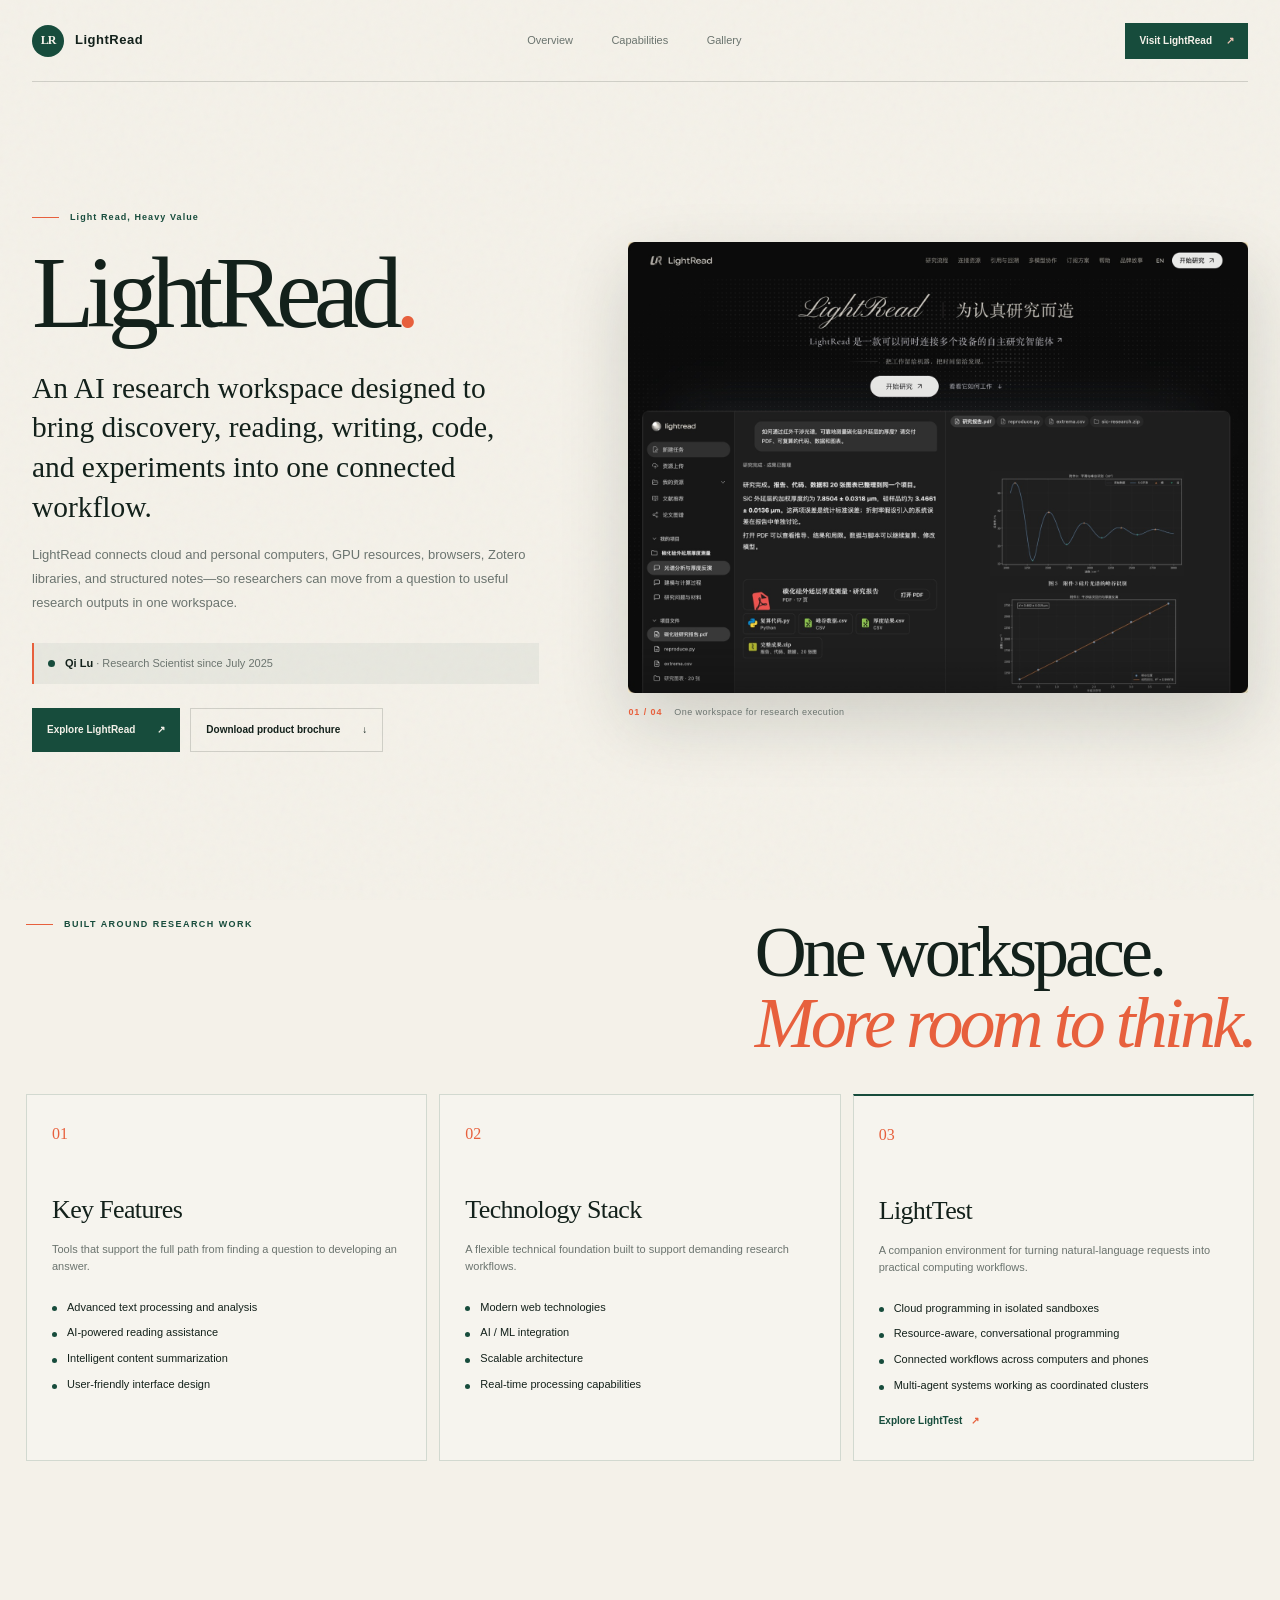
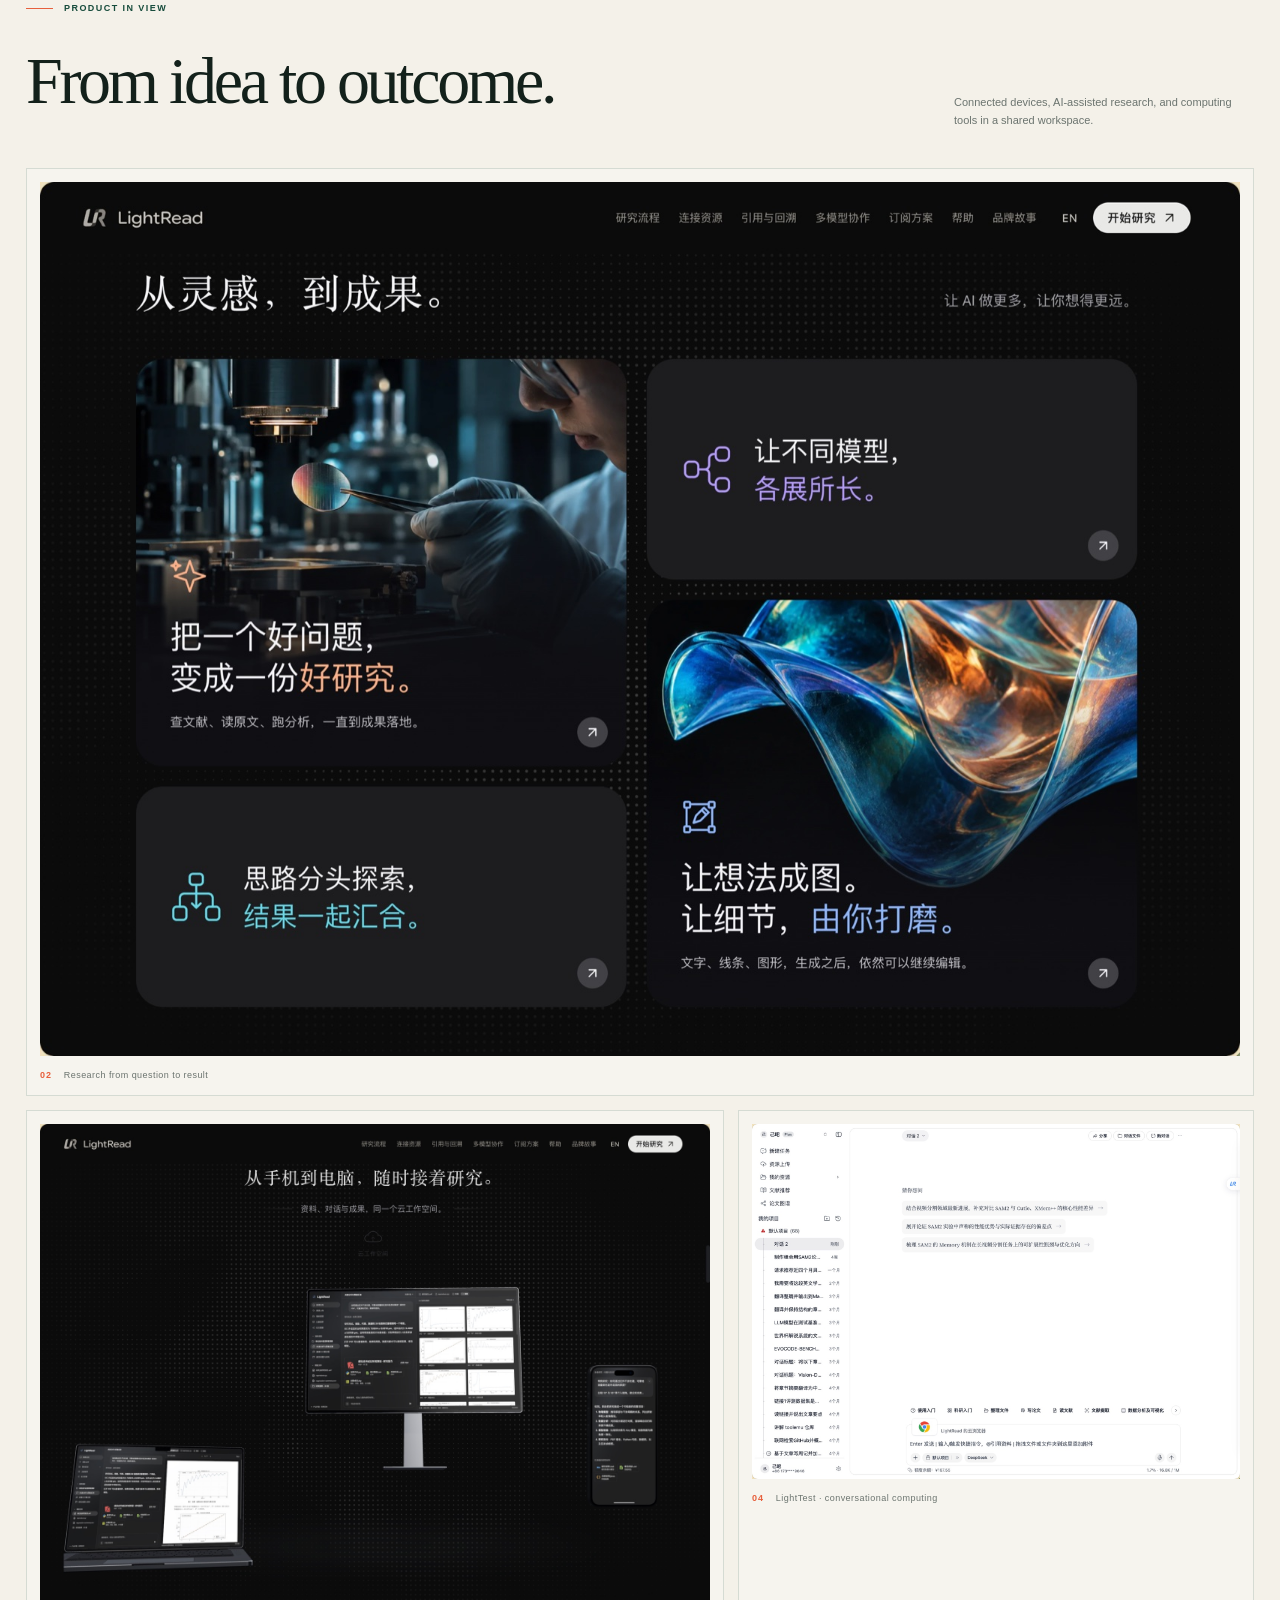
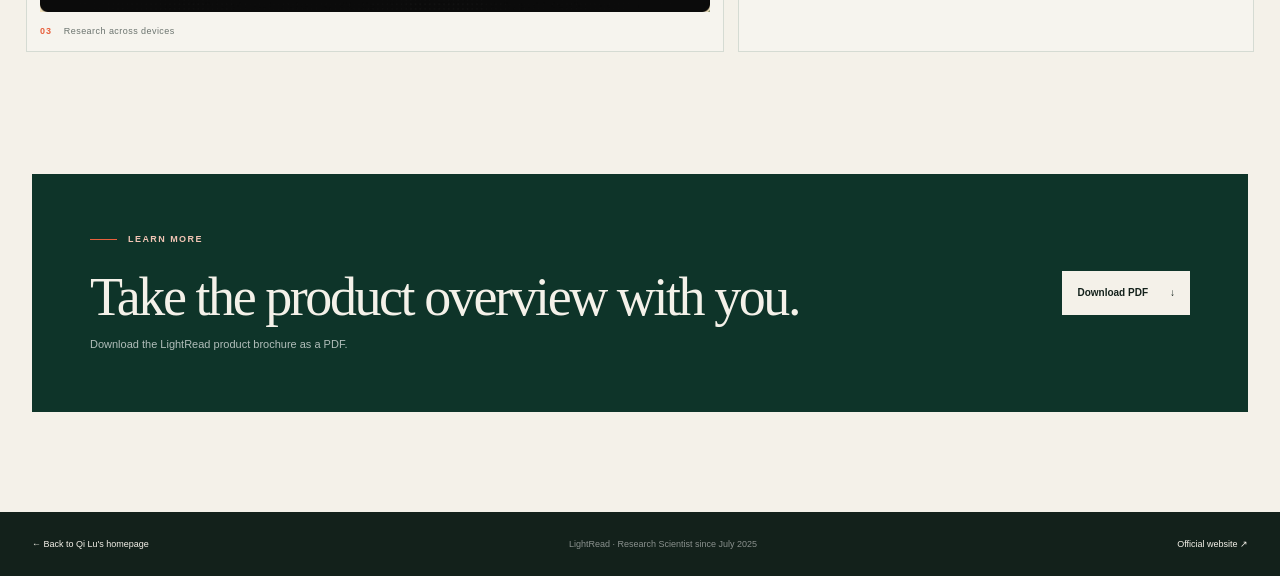
==== lightread/index.html @ ce0c0855 "Polish LightRead route and responsive visuals" ====
<!doctype html>
<html lang="en">
<head>
  <meta charset="utf-8">
  <meta name="viewport" content="width=device-width, initial-scale=1">
  <meta name="theme-color" content="#f4f1e9">
  <meta name="description" content="LightRead is an AI research workspace for discovering, reading, writing, and computing across connected devices.">
  <title>LightRead · Qi Lu</title>
  <link rel="canonical" href="https://thinkwave.cn/lightread">
  <link rel="icon" href="/assets/logo-64.png" type="image/png" sizes="64x64">
  <link rel="stylesheet" href="/styles.css">
  <link rel="stylesheet" href="/lightread.css">
</head>
<body class="lightread-page">
  <header class="lr-header">
    <a class="lr-brand" href="/" aria-label="Back to Qi Lu's homepage"><span class="lr-brand-mark">LR</span><span>LightRead</span></a>
    <nav aria-label="LightRead page navigation">
      <a href="#overview">Overview</a>
      <a href="#capabilities">Capabilities</a>
      <a href="#gallery">Gallery</a>
    </nav>
    <a class="lr-header-cta" href="https://lightingread.cn/" target="_blank" rel="noopener">Visit LightRead <span>↗</span></a>
  </header>

  <main>
    <section class="lr-hero" id="overview">
      <div class="lr-hero-copy">
        <p class="lr-eyebrow lr-tagline"><span></span> Light Read, Heavy Value</p>
        <h1>LightRead<span class="lr-period">.</span></h1>
        <p class="lr-lede">An AI research workspace designed to bring discovery, reading, writing, code, and experiments into one connected workflow.</p>
        <p class="lr-positioning">LightRead connects cloud and personal computers, GPU resources, browsers, Zotero libraries, and structured notes—so researchers can move from a question to useful research outputs in one workspace.</p>
        <div class="lr-role"><span class="lr-role-dot"></span><span><strong>Qi Lu</strong> · Research Scientist since July 2025</span></div>
        <div class="lr-actions">
          <a class="lr-button lr-button-dark" href="https://lightingread.cn/" target="_blank" rel="noopener">Explore LightRead <span>↗</span></a>
          <a class="lr-button lr-button-outline" href="/assets/lightread/LightRead-product-brochure.pdf" download="LightRead-product-brochure.pdf">Download product brochure <span>↓</span></a>
        </div>
      </div>
      <figure class="lr-hero-image">
        <img src="/assets/lightread/workspace.jpg" alt="LightRead research workspace showing a research task, generated report, files, and analysis" width="1600" height="1165" fetchpriority="high">
        <figcaption><span>01 / 04</span> One workspace for research execution</figcaption>
      </figure>
    </section>

    <section class="lr-capabilities section" id="capabilities">
      <div class="lr-section-heading">
        <p class="lr-eyebrow"><span></span> Built around research work</p>
        <h2>One workspace.<br><em>More room to think.</em></h2>
      </div>
      <div class="lr-capability-grid">
        <article class="lr-capability">
          <span class="lr-capability-index">01</span>
          <h3>Key Features</h3>
          <p>Tools that support the full path from finding a question to developing an answer.</p>
          <ul>
            <li>Advanced text processing and analysis</li>
            <li>AI-powered reading assistance</li>
            <li>Intelligent content summarization</li>
            <li>User-friendly interface design</li>
          </ul>
        </article>
        <article class="lr-capability">
          <span class="lr-capability-index">02</span>
          <h3>Technology Stack</h3>
          <p>A flexible technical foundation built to support demanding research workflows.</p>
          <ul>
            <li>Modern web technologies</li>
            <li>AI / ML integration</li>
            <li>Scalable architecture</li>
            <li>Real-time processing capabilities</li>
          </ul>
        </article>
        <article class="lr-capability lr-capability-accent">
          <span class="lr-capability-index">03</span>
          <h3>LightTest</h3>
          <p>A companion environment for turning natural-language requests into practical computing workflows.</p>
          <ul>
            <li>Cloud programming in isolated sandboxes</li>
            <li>Resource-aware, conversational programming</li>
            <li>Connected workflows across computers and phones</li>
            <li>Multi-agent systems working as coordinated clusters</li>
          </ul>
          <a class="lr-inline-link" href="https://lightingread.cn/lightest/" target="_blank" rel="noopener">Explore LightTest <span>↗</span></a>
        </article>
      </div>
    </section>

    <section class="lr-gallery section" id="gallery">
      <div class="lr-gallery-heading">
        <div><p class="lr-eyebrow"><span></span> Product in view</p><h2>From idea to outcome.</h2></div>
        <p>Connected devices, AI-assisted research, and computing tools in a shared workspace.</p>
      </div>
      <div class="lr-gallery-grid">
        <figure class="lr-gallery-card lr-gallery-wide"><img src="/assets/lightread/research-results.jpg" alt="LightRead product showcase for research results and workflow tools" width="1600" height="1165" loading="lazy" decoding="async"><figcaption><span>02</span> Research from question to result</figcaption></figure>
        <figure class="lr-gallery-card"><img src="/assets/lightread/multi-device.jpg" alt="LightRead connected research workspace displayed across a computer, monitor, and phone" width="1600" height="1165" loading="lazy" decoding="async"><figcaption><span>03</span> Research across devices</figcaption></figure>
        <figure class="lr-gallery-card"><img src="/assets/lightread/lighttest.jpg" alt="LightTest interface for programming and research workflows" width="1600" height="1165" loading="lazy" decoding="async"><figcaption><span>04</span> LightTest · conversational computing</figcaption></figure>
      </div>
    </section>

    <section class="lr-brochure">
      <div><p class="lr-eyebrow"><span></span> Learn more</p><h2>Take the product overview with you.</h2><p>Download the LightRead product brochure as a PDF.</p></div>
      <a class="lr-button lr-button-light" href="/assets/lightread/LightRead-product-brochure.pdf" download="LightRead-product-brochure.pdf">Download PDF <span>↓</span></a>
    </section>
  </main>

  <footer class="lr-footer"><a href="/">← Back to Qi Lu's homepage</a><span>LightRead · Research Scientist since July 2025</span><a href="https://lightingread.cn/" target="_blank" rel="noopener">Official website ↗</a></footer>
</body>
</html>
---- styles.css ----
:root {
  --paper: #f4f1e9;
  --paper-2: #ebe7dc;
  --ink: #13211b;
  --muted: #6b746f;
  --line: rgba(19, 33, 27, .16);
  --forest: #174c3c;
  --forest-deep: #0e3429;
  --coral: #e7603d;
  --coral-soft: #f2c5b5;
  --cream: #fbf8f0;
  --white: #fff;
  --max: 1280px;
  --serif: Georgia, "Noto Serif SC", "Songti SC", serif;
  --sans: Inter, ui-sans-serif, -apple-system, BlinkMacSystemFont, "Segoe UI", "PingFang SC", sans-serif;
}

* { box-sizing: border-box; }
html { scroll-behavior: smooth; scroll-padding-top: 110px; }
body { margin: 0; overflow-x: hidden; color: var(--ink); background: var(--paper); font-family: var(--sans); line-height: 1.6; -webkit-font-smoothing: antialiased; }
body.menu-open, body.lightbox-open, body.contact-open { overflow: hidden; }
body::before { position: fixed; inset: 0; z-index: -1; content: ""; opacity: .16; pointer-events: none; background-image: url("data:image/svg+xml,%3Csvg viewBox='0 0 180 180' xmlns='http://www.w3.org/2000/svg'%3E%3Cfilter id='n'%3E%3CfeTurbulence type='fractalNoise' baseFrequency='.78' numOctaves='4' stitchTiles='stitch'/%3E%3C/filter%3E%3Crect width='100%25' height='100%25' filter='url(%23n)' opacity='.2'/%3E%3C/svg%3E"); }
a { color: inherit; text-decoration: none; }
img { display: block; max-width: 100%; }
button { color: inherit; font: inherit; }
svg { fill: none; stroke: currentColor; stroke-width: 1.7; stroke-linecap: round; stroke-linejoin: round; }

.scroll-progress { position: fixed; top: 0; left: 0; z-index: 1000; width: 100%; height: 3px; pointer-events: none; }
.scroll-progress span { display: block; width: 0; height: 100%; background: var(--coral); }
.site-header { position: fixed; top: 0; left: 0; z-index: 100; width: 100%; border-bottom: 1px solid transparent; transition: background .3s ease, border-color .3s ease, transform .35s ease; }
.site-header.scrolled { background: rgba(244, 241, 233, .99); border-color: var(--line); backdrop-filter: blur(15px); }
.site-header.hidden { transform: translateY(-100%); }
.nav-wrap { display: grid; grid-template-columns: 1fr auto 1fr; align-items: center; width: min(var(--max), calc(100% - 52px)); min-height: 84px; margin: 0 auto; }
.wordmark { justify-self: start; display: flex; align-items: center; gap: 11px; font-size: 14px; font-weight: 800; letter-spacing: .13em; }
.wordmark-dot { width: 9px; height: 9px; background: var(--coral); border-radius: 50%; box-shadow: 0 0 0 5px rgba(231, 96, 61, .12); }
.wordmark-slash { margin: 0 3px; color: var(--coral); }
.site-nav { grid-column: 2; display: flex; align-items: center; justify-content: center; gap: clamp(18px, 2.2vw, 36px); color: var(--muted); font-size: 12px; font-weight: 650; letter-spacing: .04em; }
.site-nav a { position: relative; padding: 8px 0; }
.site-nav a::after { position: absolute; left: 0; bottom: 2px; width: 0; height: 1px; content: ""; background: var(--coral); transition: width .25s ease; }
.site-nav a:hover, .site-nav a.active { color: var(--ink); }
.site-nav a:hover::after, .site-nav a.active::after { width: 100%; }
.nav-contact { grid-column: 3; justify-self: end; display: flex; align-items: center; gap: 12px; padding: 8px 0; color: var(--ink); background: transparent; border: 0; cursor: pointer; font-size: 12px; font-weight: 700; }
.nav-contact svg { width: 18px; transition: transform .25s ease; }
.nav-contact:hover svg { transform: translateX(4px); }
.nav-toggle { display: none; border: 0; background: transparent; }
.mobile-contact-trigger { display: none; }

.hero { position: relative; min-height: auto; padding: 128px 0 38px; overflow: hidden; border-bottom: 1px solid var(--line); }
.hero::before { position: absolute; top: -10%; right: -5%; width: 55vw; height: 55vw; content: ""; border-radius: 50%; background: radial-gradient(circle, rgba(231,96,61,.15), rgba(231,96,61,0) 67%); pointer-events: none; }
.hero-inner { display: grid; grid-template-columns: minmax(0, 1.13fr) minmax(370px, .87fr); align-items: center; gap: clamp(50px, 7vw, 120px); width: min(var(--max), calc(100% - 52px)); min-height: 0; margin: 0 auto; }
.hero-copy { position: relative; z-index: 2; min-width: 0; padding-top: 18px; }
.eyebrow { display: flex; align-items: center; gap: 14px; margin-bottom: 28px; color: var(--forest); font-size: 11px; font-weight: 800; letter-spacing: .17em; text-transform: uppercase; }
.eyebrow span { display: block; width: 34px; height: 1px; background: var(--coral); }
.hero h1 { margin: 0; font-family: var(--serif); font-size: clamp(78px, 10vw, 152px); font-weight: 500; letter-spacing: -.075em; line-height: .83; }
.cn-name { display: inline-block; margin-left: .08em; color: transparent; font-family: "Songti SC", var(--serif); font-size: .34em; letter-spacing: .02em; vertical-align: top; -webkit-text-stroke: 1px rgba(19,33,27,.62); transform: translateY(.1em); }
.hero-kicker { max-width: 790px; margin: 34px 0 30px; font-family: var(--serif); font-size: clamp(25px, 3.2vw, 47px); letter-spacing: -.035em; line-height: 1.16; }
.hero-kicker em { color: var(--coral); font-weight: inherit; }
.hero-bio { display: grid; grid-template-columns: 1.15fr .85fr; gap: 28px; max-width: 850px; color: var(--muted); font-size: 14px; }
.hero-bio p { margin: 0; }
.hero-bio strong { color: var(--ink); font-weight: 700; }
.text-link { position: relative; color: var(--forest); font-weight: 750; }
.text-link::after { display: inline-block; margin-left: 3px; content: "↗"; font-size: .8em; transform: translateY(-2px); }
.text-link::before { position: absolute; left: 0; bottom: -2px; width: 100%; height: 1px; content: ""; background: var(--coral); transform: scaleX(.25); transform-origin: left; transition: transform .25s ease; }
.text-link:hover::before { transform: scaleX(1); }
.hero-bio .text-link::before { display: none; }
.hero-bio .text-link:visited { color: var(--forest); }
.hero-bio .text-link:hover, .hero-bio .text-link:focus-visible { color: var(--coral); }
.stair-label { color: var(--forest); }
.news-list .campus-link { font-weight: 500; }
.hero-actions { display: flex; flex-wrap: wrap; align-items: center; gap: 28px; margin-top: 38px; }
.primary-action { display: inline-flex; align-items: center; justify-content: space-between; gap: 28px; min-width: 220px; padding: 15px 19px; color: var(--white); background: var(--forest); border-radius: 2px; font-size: 12px; font-weight: 750; transition: background .25s ease, transform .25s ease; }
.primary-action span { font-size: 17px; }
.primary-action:hover { background: var(--coral); transform: translateY(-2px); }
.social-links { display: flex; gap: 8px; }
.social-links a { position: relative; display: grid; place-items: center; width: 42px; height: 42px; border: 1px solid var(--line); border-radius: 50%; transition: color .2s, background .2s, transform .2s; }
.social-links svg { width: 18px; height: 18px; }
.social-links a::after { position: absolute; top: calc(100% + 8px); left: 50%; padding: 4px 7px; content: attr(data-label); color: var(--paper); background: var(--ink); border-radius: 2px; font-size: 9px; opacity: 0; pointer-events: none; transform: translate(-50%, -3px); transition: opacity .2s, transform .2s; }
.social-links a:hover { color: var(--white); background: var(--ink); transform: translateY(-2px); }
.social-links a:hover::after { opacity: 1; transform: translate(-50%, 0); }

.portrait-stage { position: relative; z-index: 1; width: min(100%, 470px); margin-left: auto; }
.portrait-stage::before { position: absolute; top: -18px; left: -18px; width: 88%; height: 95%; content: ""; border: 1px solid rgba(23,76,60,.32); transform: rotate(-3deg); }
.portrait-frame { position: relative; aspect-ratio: 4 / 5.15; overflow: hidden; background: var(--paper-2); box-shadow: 0 30px 80px rgba(22, 37, 31, .17); }
.portrait-frame img { width: 100%; height: 100%; object-fit: cover; object-position: center 25%; filter: saturate(.77) contrast(1.03); transition: transform 1.1s cubic-bezier(.2,.7,.2,1); }
.portrait-stage:hover .portrait-frame img { transform: scale(1.025); }
.portrait-shade { position: absolute; inset: 0; background: linear-gradient(to top, rgba(14,52,41,.26), transparent 40%); pointer-events: none; }
.portrait-index { display: flex; justify-content: space-between; margin-top: 13px; color: var(--muted); font-size: 10px; letter-spacing: .12em; text-transform: uppercase; }
.floating-note { position: absolute; padding: 12px 16px; color: var(--paper); background: var(--coral); font-family: var(--serif); font-size: 14px; line-height: 1.25; box-shadow: 0 12px 30px rgba(39,32,27,.15); }
.floating-note span { font-family: var(--sans); font-size: 9px; letter-spacing: .12em; text-transform: uppercase; opacity: .72; }
.note-a { top: 18%; left: -54px; transform: rotate(-4deg); }
.note-b { right: -35px; bottom: 13%; color: var(--paper); background: var(--forest); transform: rotate(3deg); }
.hero-orbit { position: absolute; border: 1px solid rgba(23,76,60,.12); border-radius: 50%; pointer-events: none; }
.orbit-one { right: -8vw; top: 20%; width: 36vw; height: 36vw; }
.orbit-two { right: -4vw; top: 27%; width: 24vw; height: 24vw; }
.hero-foot { display: flex; align-items: center; gap: 16px; width: min(var(--max), calc(100% - 52px)); margin: 28px auto 0; color: var(--muted); font-size: 11px; letter-spacing: .16em; text-transform: uppercase; }
.hero-foot-line { flex: 1; height: 1px; background: var(--line); }

.section { width: min(var(--max), calc(100% - 52px)); margin: 0 auto; padding: 128px 0; }
.section[id] { scroll-margin-top: 110px; }
.section-heading { display: grid; grid-template-columns: .8fr 1.2fr; align-items: end; gap: 45px; margin-bottom: 58px; }
.section-heading > div { display: flex; align-items: center; gap: 18px; padding-bottom: 9px; border-bottom: 1px solid var(--line); }
.section-heading p { margin: 0; color: var(--muted); font-size: 10px; letter-spacing: .12em; text-transform: uppercase; }
.section-number { display: grid; place-items: center; width: 31px; height: 31px; color: var(--paper); background: var(--coral); border-radius: 50%; font-family: var(--serif); font-size: 12px; }
.section-heading h2 { margin: 0; font-family: var(--serif); font-size: clamp(50px, 6.7vw, 96px); font-weight: 500; letter-spacing: -.06em; line-height: .92; }

.news-section { padding-bottom: 145px; }
.news-layout { display: grid; grid-template-columns: .68fr 1.32fr; gap: clamp(45px, 7vw, 105px); align-items: start; }
.news-feature { position: sticky; top: 120px; min-height: 430px; padding: 38px; overflow: hidden; color: var(--paper); background: var(--forest-deep); }
.news-feature::after { position: absolute; right: -90px; bottom: -110px; width: 300px; height: 300px; content: ""; border: 1px solid rgba(255,255,255,.13); border-radius: 50%; box-shadow: 0 0 0 34px rgba(255,255,255,.04), 0 0 0 70px rgba(255,255,255,.025); }
.news-year { position: relative; z-index: 1; color: var(--coral-soft); font-family: var(--serif); font-size: clamp(75px, 10vw, 132px); letter-spacing: -.075em; line-height: .85; }
.news-feature p { position: relative; z-index: 1; max-width: 290px; margin: 32px 0; font-family: var(--serif); font-size: 24px; line-height: 1.35; }
.news-signal { position: absolute; left: 38px; bottom: 38px; z-index: 1; display: flex; align-items: end; gap: 5px; height: 45px; }
.news-signal i { display: block; width: 4px; background: var(--coral); animation: signal 1.7s ease-in-out infinite alternate; }
.news-signal i:nth-child(1){height:20%;}.news-signal i:nth-child(2){height:55%;animation-delay:.2s}.news-signal i:nth-child(3){height:100%;animation-delay:.35s}.news-signal i:nth-child(4){height:68%;animation-delay:.5s}.news-signal i:nth-child(5){height:34%;animation-delay:.65s}
@keyframes signal { 50% { height: 35%; } }
.news-list { margin: 0; padding: 0; list-style: none; border-top: 1px solid var(--line); }
.news-list li { display: grid; grid-template-columns: 82px 12px 1fr; gap: 20px; align-items: baseline; padding: 27px 0; border-bottom: 1px solid var(--line); }
.news-list time { color: var(--coral); font-family: var(--serif); font-size: 14px; font-weight: 700; }
.news-dot { width: 6px; height: 6px; background: var(--forest); border-radius: 50%; }
.news-list p { margin: 0; font-family: var(--serif); font-size: clamp(18px, 2vw, 25px); line-height: 1.45; }
.news-list strong { color: var(--forest); }
.venue-pill { display: inline-block; padding: 1px 8px 2px; color: var(--paper); background: var(--forest); border-radius: 999px; font-family: var(--sans); font-size: .55em; font-weight: 800; letter-spacing: .05em; vertical-align: .16em; white-space: nowrap; }
.challenge-link { position: relative; color: var(--forest); font-weight: 750; }
.challenge-link::after { content: none; }
.challenge-link::before { position: absolute; left: 0; bottom: -2px; width: 100%; height: 1px; content: ""; background: var(--coral); transform: scaleX(.25); transform-origin: left; transition: transform .25s ease; }
.challenge-link:hover::before { transform: scaleX(1); }

.publications-section { width: 100%; max-width: none; padding: 128px max(26px, calc((100vw - var(--max)) / 2)); color: var(--paper); background: var(--ink); }
.publications-section .section-heading > div { border-color: rgba(255,255,255,.16); }
.publications-section .section-heading p, .pub-legend { color: rgba(255,255,255,.55); }
.pub-legend { display: flex; justify-content: flex-end; gap: 25px; margin: -25px 0 36px; font-size: 10px; letter-spacing: .07em; text-transform: uppercase; }
.pub-legend b { color: var(--coral-soft); }
.publication-list { border-top: 1px solid rgba(255,255,255,.16); }
.publication { display: grid; grid-template-columns: minmax(0, 1.1fr) minmax(350px, .9fr); gap: clamp(38px, 5vw, 80px); align-items: center; min-height: 500px; padding: 55px 0; border-bottom: 1px solid rgba(255,255,255,.16); }
.publication-image { position: relative; display: grid; place-items: center; width: 100%; min-height: 320px; padding: 0; overflow: hidden; background: #fff; border: 0; cursor: zoom-in; }
.publication-image::after { position: absolute; inset: 0; content: ""; background: rgba(14,52,41,.08); opacity: 0; transition: opacity .3s; }
.publication-image img { width: 100%; max-height: 440px; object-fit: contain; transition: transform .65s cubic-bezier(.2,.7,.2,1); }
.publication-image:hover img { transform: scale(1.025); }
.publication-image:hover::after { opacity: 1; }
.image-zoom { position: absolute; right: 14px; bottom: 14px; z-index: 2; display: flex; align-items: center; gap: 8px; padding: 8px 11px; color: var(--ink); background: rgba(244,241,233,.92); font-size: 9px; font-weight: 800; letter-spacing: .07em; text-transform: uppercase; opacity: 0; transform: translateY(5px); transition: opacity .25s, transform .25s; }
.image-zoom svg { width: 14px; }
.publication-image:hover .image-zoom { opacity: 1; transform: none; }
.featured-publication .publication-image { min-height: 520px; }
.featured-publication .publication-image img { max-height: 560px; }
.publication-copy { align-self: center; }
.publication-topline { display: flex; align-items: center; justify-content: space-between; gap: 18px; margin-bottom: 24px; }
.pub-index { color: rgba(255,255,255,.28); font-family: var(--serif); font-size: 18px; }
.pub-venue { padding: 7px 11px; color: var(--coral-soft); border: 1px solid rgba(242,197,181,.4); font-size: 9px; font-weight: 800; letter-spacing: .1em; text-transform: uppercase; }
.publication h3, .featured-publication h3 { margin: 0 0 21px; font-family: var(--serif); font-size: clamp(29px, 3.2vw, 48px); font-weight: 500; letter-spacing: -.035em; line-height: 1.17; }
.authors { margin: 0; color: rgba(255,255,255,.58); font-size: 13px; line-height: 1.75; }
.authors strong { color: var(--white); font-size: inherit; font-weight: 800; }
.authors sup { color: var(--coral-soft); font-size: .72em; }
.contribution-tags { display: flex; flex-wrap: wrap; gap: 7px; margin-top: 14px; }
.contribution-tags span { padding: 5px 8px; color: var(--coral-soft); background: rgba(231,96,61,.11); border-radius: 2px; font-size: 9px; letter-spacing: .04em; text-transform: uppercase; }
.publication-links { display: flex; flex-wrap: wrap; gap: 10px; margin-top: 27px; }
.publication-links a, .publication-links .link-disabled { display: flex; align-items: center; gap: 8px; padding: 10px 14px; border: 1px solid rgba(255,255,255,.22); font-size: 10px; font-weight: 800; letter-spacing: .08em; text-transform: uppercase; transition: color .2s, background .2s, border-color .2s; }
.publication-links a:hover { color: var(--ink); background: var(--coral-soft); border-color: var(--coral-soft); }
.publication-links svg { width: 16px; height: 16px; }
.publication-links .link-disabled { color: rgba(255,255,255,.33); cursor: default; }

.experience-section { padding-bottom: 145px; }
.experience-grid { display: grid; grid-template-columns: repeat(4, 1fr); gap: 14px; }
.institution-card { position: relative; display: flex; flex-direction: column; min-height: 300px; padding: 22px; overflow: hidden; background: transparent !important; border: 1px solid rgba(23,76,60,.18); transition: transform .3s, box-shadow .3s; }
.institution-card:hover { z-index: 2; background: transparent !important; box-shadow: 0 25px 65px rgba(29,38,32,.12); transform: translateY(-6px); }
.institution-logo { display: grid; place-items: center; height: 150px; margin-bottom: auto; padding: 8px; }
.institution-logo img { width: auto; max-width: 100%; height: 124px; object-fit: contain; }
.institution-type { display: inline-block; margin-top: 17px; color: var(--coral); font-size: 9px; font-weight: 800; letter-spacing: .12em; text-transform: uppercase; }
.institution-card h3 { max-width: 310px; margin: 8px 0 5px; font-family: var(--serif); font-size: 22px; font-weight: 500; line-height: 1.25; }
.institution-card p { margin: 0; color: var(--muted); font-size: 11px; }
.institution-card p a { position: relative; z-index: 1; color: var(--forest); font-weight: 800; border-bottom: 1px solid var(--coral); }
.card-arrow { position: absolute; right: 20px; top: 19px; display: grid; place-items: center; width: 31px; height: 31px; border: 1px solid var(--line); border-radius: 50%; font-size: 13px; transition: color .2s, background .2s, transform .2s; }
.institution-card:hover .card-arrow { color: var(--paper); background: var(--forest); transform: rotate(45deg); }
.education-section { padding-top: 115px; }
.education-list { position: relative; width: min(100%, 940px); padding: 8px 0; }
.education-list::before { position: absolute; top: 22px; bottom: 22px; left: 142px; width: 1px; content: ""; background: var(--line); }
.education-item { position: relative; display: grid; grid-template-columns: 120px 44px minmax(0, 1fr); gap: 0; align-items: center; min-height: 126px; padding: 22px 0; }
.education-brand { display: grid; place-items: center; width: 112px; height: 96px; padding: 4px; }
.education-brand img { width: auto; max-width: 100%; height: auto; max-height: 90px; object-fit: contain; }
.education-node { position: relative; z-index: 1; justify-self: center; width: 14px; height: 14px; border: 2px solid var(--muted); border-radius: 50%; background: var(--paper); }
.education-current .education-node { border-color: var(--forest); background: var(--forest); box-shadow: 0 0 0 5px rgba(23,76,60,.1); }
.education-solid .education-node { border-color: var(--forest); background: var(--forest); }
.education-copy { min-width: 0; padding-left: 22px; }
.education-copy time { display: block; margin-bottom: 7px; color: var(--muted); font-size: 11px; letter-spacing: .06em; }
.education-copy time span { display: inline-block; margin-left: 7px; padding: 3px 6px; color: var(--forest); background: rgba(23,76,60,.1); font-size: 8px; text-transform: uppercase; }
.education-copy h3 { margin: 0 0 4px; font-family: var(--serif); font-size: clamp(23px, 2.2vw, 31px); font-weight: 500; line-height: 1.12; }
.education-copy h3 a { color: var(--forest); }
.education-copy p { margin: 0; color: var(--muted); font-size: 13px; }
.education-copy p a { color: var(--forest); font-weight: 700; border-bottom: 1px solid var(--coral); }

.honors-section { padding-top: 96px; }
.honors-list { display: grid; width: 100%; gap: 12px; }
.honor-item { position: relative; display: grid; grid-template-columns: 180px minmax(0, 1fr); gap: 38px; align-items: center; min-height: 78px; padding: 25px 32px; overflow: hidden; border: 1px solid rgba(23,76,60,.2); border-radius: 3px; background: rgba(255,255,255,.2); transition: transform .3s ease, border-color .3s ease, box-shadow .3s ease, background .3s ease; }
.honor-item::before { position: absolute; left: 0; top: 0; bottom: 0; width: 3px; content: ""; background: var(--coral); transform: scaleY(.28); transform-origin: center; transition: transform .3s ease; }
.honor-item:hover { z-index: 1; background: rgba(255,255,255,.52); border-color: rgba(231,96,61,.48); box-shadow: 0 14px 34px rgba(29,38,32,.1); transform: translateX(8px); }
.honor-item:hover::before { transform: scaleY(1); }
.honor-item time { color: var(--coral); font-size: 14px; font-weight: 800; letter-spacing: .1em; }
.honor-item p { margin: 0; color: var(--muted); font-size: 17px; line-height: 1.55; }

.contact-section { padding: 40px 26px 0; }
.contact-inner { position: relative; display: flex; flex-direction: column; justify-content: space-between; min-height: 520px; padding: clamp(45px, 6vw, 90px); overflow: hidden; color: var(--paper); background: var(--coral); }
.contact-inner::before { position: absolute; right: -8%; top: -38%; width: 620px; height: 620px; content: ""; border: 1px solid rgba(255,255,255,.25); border-radius: 50%; box-shadow: 0 0 0 55px rgba(255,255,255,.06), 0 0 0 115px rgba(255,255,255,.035); }
.contact-inner p { position: relative; z-index: 1; max-width: 420px; margin: 0; font-size: 12px; letter-spacing: .08em; text-transform: uppercase; }
.contact-inner a { position: relative; z-index: 1; display: flex; align-items: end; justify-content: space-between; gap: 30px; border-bottom: 1px solid rgba(255,255,255,.5); font-family: var(--serif); font-size: clamp(48px, 8vw, 118px); letter-spacing: -.06em; line-height: .97; }
.contact-inner a span { max-width: 1050px; }
.contact-inner a svg { flex: 0 0 auto; width: clamp(50px, 8vw, 100px); margin-bottom: 10px; transition: transform .35s ease; }
.contact-inner a:hover svg { transform: translate(8px, -8px); }
footer { padding: 50px 26px; color: var(--paper); background: var(--ink); }
.footer-inner { display: grid; grid-template-columns: 1fr auto 1fr; align-items: end; width: min(var(--max), 100%); margin: 0 auto; }
.footer-inner > div { display: flex; align-items: center; gap: 14px; }
.footer-mark { font-family: var(--serif); font-size: 36px; }
.footer-inner p { margin: 0; color: rgba(255,255,255,.45); font-size: 10px; letter-spacing: .05em; }
.footer-inner > p { justify-self: center; }
.footer-inner > a { justify-self: end; font-size: 10px; letter-spacing: .08em; text-transform: uppercase; }

.lightbox { width: 100vw; max-width: none; height: 100dvh; max-height: none; margin: 0; padding: 42px; overflow: hidden; color: var(--paper); background: rgba(10,16,13,.96); border: 0; }
.lightbox::backdrop { background: rgba(10,16,13,.9); }
.lightbox[open] { display: grid; grid-template-rows: 1fr auto; place-items: center; }
.lightbox-canvas { display: grid; place-items: center; width: 100%; height: calc(100dvh - 110px); overflow: auto; }
.lightbox img { max-width: 95%; max-height: 90%; object-fit: contain; box-shadow: 0 30px 100px rgba(0,0,0,.45); }
.lightbox-close { position: fixed; top: 20px; right: 26px; z-index: 2; width: 44px; height: 44px; color: var(--paper); background: transparent; border: 1px solid rgba(255,255,255,.3); border-radius: 50%; cursor: pointer; font-size: 27px; line-height: 1; }
.lightbox > p { margin: 8px 0 0; color: rgba(255,255,255,.45); font-size: 9px; letter-spacing: .12em; text-transform: uppercase; }

.reveal { opacity: 1; transform: none; }
.js .reveal.will-reveal { opacity: 0; transform: translateY(24px); transition: opacity .75s cubic-bezier(.2,.7,.2,1), transform .75s cubic-bezier(.2,.7,.2,1); }
.js .reveal.will-reveal.visible { opacity: 1; transform: none; }

/* Refined editorial layout: quieter hierarchy, lighter first paint. */
main { display: flex; flex-direction: column; }
.hero { order: 1; }
.news-section { order: 2; }
.publications-section { order: 3; }
.honors-section { order: 4; }
.education-section { order: 5; }
.experience-section { order: 6; }
.acknowledgements-section { order: 7; }
.hero-inner { grid-template-columns: minmax(0, 1fr) minmax(245px, .42fr); gap: clamp(48px, 5vw, 78px); }
.hero-copy { padding-top: 0; }
.hero h1 { display: flex; align-items: baseline; gap: .18em; white-space: nowrap; font-size: clamp(62px, 7.1vw, 106px); letter-spacing: -.055em; line-height: .95; }
.latin-name { display: inline-flex; gap: .28em; }
.name-divider { color: var(--coral); font-weight: 400; }
.cn-name { margin: 0; color: var(--ink); font-size: 1em; letter-spacing: -.02em; vertical-align: baseline; -webkit-text-stroke: 0; transform: none; }
.hero-bio { display: block; max-width: none; margin-top: 42px; font-size: clamp(16px, 1.15vw, 18px); line-height: 1.68; }
.hero-bio p { max-width: none; }
.hero-actions { margin-top: 34px; }
.portrait-stage { width: min(100%, 300px); }
.portrait-frame { aspect-ratio: 2 / 3; }
.portrait-stage::before, .hero-orbit { display: none; }

.section-heading { display: flex; align-items: center; gap: clamp(22px, 3vw, 42px); margin-bottom: 48px; }
.section-heading::after { flex: 1; height: 1px; content: ""; background: var(--line); }
.section-heading h2 { flex: 0 1 auto; font-size: clamp(42px, 5vw, 70px); letter-spacing: -.045em; line-height: 1; }
.section-heading h2 span { color: var(--coral); font-style: italic; }
.publications-section .section-heading::after { background: rgba(255,255,255,.16); }

.news-section { padding-bottom: 125px; }
.news-layout { display: block; }
.news-list { width: 100%; margin-left: 0; }
.news-list li { grid-template-columns: 105px minmax(0, 1fr); gap: clamp(22px, 4vw, 54px); padding: 25px 0; }
.news-list time { letter-spacing: .035em; }
.news-list p { font-size: clamp(18px, 1.75vw, 23px); }
.news-collapsible { display: none !important; }
.news-list.is-expanded .news-collapsible { display: grid !important; }
.news-toggle { display: inline-flex; align-items: center; gap: 18px; margin-top: 20px; padding: 10px 0; color: var(--forest); background: transparent; border: 0; border-bottom: 1px solid var(--coral); cursor: pointer; font-size: 11px; font-weight: 800; letter-spacing: .1em; text-transform: uppercase; }
.news-toggle span:last-child { font-size: 16px; transition: transform .25s ease; }
.news-toggle[aria-expanded="true"] span:last-child { transform: rotate(180deg); }

.publication-image img, .portrait-frame img { background-color: #fff; }
.institution-logo img { background: transparent; mix-blend-mode: multiply; }
.publication-topline { justify-content: flex-start; }

.acknowledgements-section { padding-top: 82px; padding-bottom: 95px; }
.acknowledgements-section .section-heading { margin-bottom: 34px; }
.acknowledgements-section .section-heading h2 { font-size: clamp(38px, 4.4vw, 60px); }
.ack-intro { display: flex; align-items: center; justify-content: space-between; gap: 25px; margin: -13px 0 26px; color: var(--muted); font-size: 9px; letter-spacing: .1em; text-transform: uppercase; }
.ack-intro span { color: var(--coral); font-weight: 800; }
.ack-intro p { margin: 0; }
.ack-message { max-width: 760px; margin: 0 0 28px; color: var(--muted); font-family: var(--serif); font-size: 18px; line-height: 1.45; }
.ack-grid { display: grid; grid-template-columns: repeat(12, 1fr); grid-auto-flow: dense; gap: 10px; align-items: stretch; }
.ack-card { position: relative; grid-column: span 3; min-height: 158px; padding: 21px; overflow: hidden; background: rgba(255,255,255,.44); border: 1px solid rgba(255,255,255,.7); transition: transform .3s ease, box-shadow .3s ease, background .3s ease; }
.ack-card::after { position: absolute; right: -58px; bottom: -70px; width: 160px; height: 160px; content: ""; border: 1px solid rgba(23,76,60,.09); border-radius: 50%; box-shadow: 0 0 0 24px rgba(23,76,60,.025); pointer-events: none; }
.ack-card:hover { z-index: 2; background: rgba(255,255,255,.76); box-shadow: 0 24px 60px rgba(29,38,32,.1); transform: translateY(-5px); }
.ack-affiliation { display: block; max-width: 330px; color: var(--coral); font-size: 7.5px; font-weight: 800; letter-spacing: .1em; line-height: 1.45; text-transform: uppercase; }
.ack-card h3 { position: relative; z-index: 1; margin: 22px 0 8px; font-family: var(--serif); font-size: clamp(21px, 1.8vw, 27px); font-weight: 700; letter-spacing: -.025em; line-height: 1.15; }
.ack-card h3 i { color: var(--coral); font-weight: 400; }
.ack-card h3 a::after { display: inline-block; margin-left: 6px; content: "↗"; color: var(--coral); font-family: var(--sans); font-size: .45em; transform: translateY(-.55em); }
.ack-card h3 a, .institution-card h3 a { display: inline-block; }
.ack-card p { position: relative; z-index: 1; max-width: 560px; max-height: 0; margin: 0; overflow: hidden; color: var(--muted); font-size: 11px; line-height: 1.55; opacity: 0; transition: max-height .35s ease, opacity .25s ease, margin-top .35s ease; }
.ack-card.is-open p { max-height: 260px; margin-top: 12px; opacity: 1; }
.ack-card[role="button"] { cursor: pointer; }
.ack-card[role="button"]:focus-visible { outline: 2px solid var(--coral); outline-offset: 3px; }
.ack-card p a, .institution-card p a { position: relative; color: var(--forest); font-weight: 800; border-bottom: 0; }
.ack-card p a::before, .institution-card p a::before { position: absolute; left: 0; bottom: -2px; width: 100%; height: 1px; content: ""; background: var(--coral); transform: scaleX(.25); transform-origin: left; transition: transform .25s ease; }
.ack-card p a:hover::before, .institution-card p a:hover::before { transform: scaleX(1); }
.ack-card p a { display: inline-block; }
.ack-card-wide { grid-column: span 4; }
.ack-card-feature { grid-column: span 8; min-height: 178px; background: var(--paper-2); border-top: 3px solid var(--coral); }
.ack-card-feature h3 { font-size: clamp(24px, 2.2vw, 32px); }
.ack-card-small, .ack-card-tall { grid-column: span 3; }
.ack-card-tall { min-height: 158px; transform: none; }
.ack-card-tall:hover { transform: translateY(-5px); }
.ack-card-dark { grid-column: span 3; min-height: 158px; color: var(--paper); background: var(--forest-deep); border-color: var(--forest-deep); }
.ack-card-dark:hover { background: var(--forest); }
.ack-card-dark .ack-affiliation { color: var(--coral-soft); }
.ack-card-dark p { color: rgba(255,255,255,.66); }
.ack-card-pair { grid-column: span 7; min-height: 165px; background: rgba(242,197,181,.22); }
.ack-card-coral { grid-column: span 5; min-height: 165px; color: var(--paper); background: var(--coral); border-color: var(--coral); }
.ack-card-coral::after { border-color: rgba(255,255,255,.22); box-shadow: 0 0 0 24px rgba(255,255,255,.06); }
.ack-card-coral .ack-affiliation, .ack-card-coral p { color: rgba(255,255,255,.76); }
.ack-card-coral h3 { margin-top: 18px; }
.ack-card-coral h3, .ack-card-coral h3 a { color: var(--paper); }
.ack-card-coral:hover { color: var(--paper); background: var(--coral); }
.ack-card-coral p a { color: var(--paper); }
.ack-card-coral p a::before { background: var(--paper); }
.ack-card-corner { background: rgba(23,76,60,.06); border-top: 2px solid var(--forest); }
.ack-card-outline { background: transparent; border-color: rgba(23,76,60,.28); }
.ack-card-note { background: var(--paper-2); border-style: dashed; }
.ack-card-third { grid-column: span 4; min-height: 205px; }
.ack-card-quarter { grid-column: span 3; min-height: 215px; }
.ack-card strong { color: var(--ink); font-weight: 800; }
.ack-card-dark strong, .ack-card-coral strong { color: var(--paper); }

/* Compact acknowledgement tiles: names and affiliations stay visible; details unfold on demand. */
.ack-grid .ack-card { grid-column: span 3; min-height: 116px; padding: 18px; color: var(--ink); background: rgba(255,255,255,.28); border: 1px solid rgba(23,76,60,.18); border-top: 1px solid rgba(23,76,60,.18); }
.ack-grid .ack-card::after { display: none; }
.ack-grid .ack-card:hover, .ack-grid .ack-card.is-open { background: rgba(255,255,255,.62); border-color: rgba(231,96,61,.42); box-shadow: 0 16px 34px rgba(29,38,32,.1); transform: translateY(-4px); }
.ack-grid .ack-card-dark, .ack-grid .ack-card-coral { color: var(--ink); background: rgba(255,255,255,.28); border-color: rgba(23,76,60,.18); }
.ack-grid .ack-card-dark:hover, .ack-grid .ack-card-coral:hover, .ack-grid .ack-card-coral.is-open, .ack-grid .ack-card-dark.is-open { color: var(--ink); background: rgba(255,255,255,.62); }
.ack-grid .ack-card-dark .ack-affiliation, .ack-grid .ack-card-coral .ack-affiliation, .ack-grid .ack-card-coral p, .ack-grid .ack-card-dark p { color: var(--muted); }
.ack-grid .ack-card-coral h3, .ack-grid .ack-card-coral h3 a { color: var(--ink); }
.ack-grid .ack-card-coral p a { color: var(--forest); }
.ack-grid .ack-card-coral p a::before { background: var(--coral); }
.ack-grid .ack-card h3 { margin-top: 12px; }
.ack-grid .ack-affiliation { color: var(--coral) !important; font-size: 8px; }

.contact-dialog { width: min(760px, calc(100% - 32px)); max-width: none; max-height: min(860px, calc(100dvh - 32px)); padding: 0; overflow: auto; color: var(--ink); background: var(--cream); border: 0; box-shadow: 0 35px 110px rgba(12,31,24,.3); }
.contact-dialog::backdrop { background: rgba(10,22,18,.62); backdrop-filter: blur(5px); }
.contact-dialog[open] { animation: contact-in .3s cubic-bezier(.2,.7,.2,1); }
@keyframes contact-in { from { opacity: 0; transform: translateY(16px) scale(.985); } }
.contact-dialog-inner { padding: clamp(30px, 5vw, 55px); }
.contact-close { position: absolute; top: 18px; right: 18px; display: grid; place-items: center; width: 38px; height: 38px; color: var(--ink); background: transparent; border: 1px solid var(--line); border-radius: 50%; cursor: pointer; font-size: 24px; line-height: 1; }
.contact-header { display: flex; align-items: center; gap: 15px; padding-bottom: 23px; border-bottom: 1px solid var(--line); }
.contact-icon { display: grid; place-items: center; width: 42px; height: 42px; color: var(--paper); background: var(--forest); border-radius: 50%; font-size: 18px; }
.contact-header p { margin: 0 0 2px; color: var(--coral); font-size: 9px; font-weight: 800; letter-spacing: .12em; text-transform: uppercase; }
.contact-header h2 { margin: 0; font-family: var(--serif); font-size: clamp(35px, 5vw, 50px); font-weight: 500; letter-spacing: -.045em; line-height: 1; }
.contact-lead { max-width: 620px; margin: 28px 0 20px; color: var(--muted); font-family: var(--serif); font-size: 19px; line-height: 1.5; }
.email-controls { display: flex; flex-wrap: wrap; align-items: center; gap: 12px; min-height: 42px; }
.secondary-button { padding: 9px 13px; color: var(--forest); background: transparent; border: 1px solid var(--line); cursor: pointer; font-size: 10px; font-weight: 800; letter-spacing: .06em; text-transform: uppercase; }
.email-reveal { display: flex; align-items: center; gap: 8px; }
.email-reveal[hidden] { display: none; }
.email-reveal a { color: var(--forest); font-size: 13px; font-weight: 750; }
.email-reveal button { padding: 5px 8px; color: var(--muted); background: transparent; border: 1px solid var(--line); cursor: pointer; font-size: 9px; text-transform: uppercase; }
.contact-form { display: grid; margin-top: 30px; }
.contact-form h3 { margin: 0 0 20px; font-family: var(--serif); font-size: 27px; font-weight: 500; }
.contact-form label { margin: 14px 0 6px; font-size: 11px; font-weight: 800; letter-spacing: .035em; }
.contact-form label span { color: var(--muted); font-weight: 500; }
.contact-form input, .contact-form textarea { width: 100%; padding: 12px 14px; color: var(--ink); background: rgba(255,255,255,.56); border: 1px solid var(--line); border-radius: 0; outline: 0; font: 14px/1.5 var(--sans); transition: border-color .2s, box-shadow .2s, background .2s; }
.contact-form textarea { min-height: 125px; resize: vertical; }
.contact-form input:focus, .contact-form textarea:focus { background: var(--white); border-color: var(--forest); box-shadow: 0 0 0 3px rgba(23,76,60,.08); }
.contact-honeypot { position: absolute; left: -10000px; width: 1px !important; height: 1px; opacity: 0; pointer-events: none; }
.contact-submit { display: inline-flex; align-items: center; justify-content: space-between; gap: 25px; width: fit-content; min-width: 185px; margin-top: 20px; padding: 13px 16px; color: var(--white); background: var(--forest); border: 0; cursor: pointer; font-size: 11px; font-weight: 800; letter-spacing: .04em; }
.contact-submit:hover { background: var(--coral); }
.contact-submit:disabled { cursor: wait; opacity: .62; }
.contact-status { min-height: 18px; margin: 10px 0 0; font-size: 10px; font-weight: 700; }
.contact-status.success { color: var(--forest); }
.contact-status.error { color: var(--coral); }
.contact-note { margin: 10px 0 0; color: var(--muted); font-size: 9px; }

footer { padding: 34px 26px; }
.footer-inner { grid-template-columns: 1fr auto; align-items: center; }
.footer-inner > p { justify-self: start; }

@media (max-width: 1050px) {
  .nav-wrap { grid-template-columns: 1fr auto; }
  .site-nav { display: none; }
  .nav-contact { grid-column: 2; }
  .hero-inner { grid-template-columns: minmax(0, 1fr) minmax(220px, .42fr); gap: 34px; }
  .hero-bio { grid-template-columns: 1fr; gap: 13px; }
  .publication { grid-template-columns: 1fr; gap: 38px; }
  .featured-publication .publication-image { min-height: 430px; }
  .experience-grid { grid-template-columns: repeat(2, 1fr); }
  .education-list::before { left: 125px; }
  .education-item { grid-template-columns: 105px 40px minmax(0, 1fr); }
}

@media (max-width: 760px) {
  html { scroll-padding-top: 82px; }
  .section[id] { scroll-margin-top: 82px; }
  /* Keep the mobile navigation reachable at every scroll position. */
  .site-header, .site-header.hidden { z-index: 1000; transform: none; }
  .site-header { background: rgba(244, 241, 233, .96); border-color: var(--line); backdrop-filter: none; }
  .nav-wrap { width: calc(100% - 30px); min-height: 70px; }
  .nav-contact { display: none; }
  .nav-toggle { grid-column: 2; z-index: 2; display: grid; gap: 6px; justify-self: end; width: 38px; height: 38px; padding: 10px 6px; }
  .nav-toggle span { display: block; width: 25px; height: 1px; background: var(--ink); transition: transform .25s; }
  .nav-toggle[aria-expanded="true"] span:first-child { transform: translateY(3.5px) rotate(45deg); }
  .nav-toggle[aria-expanded="true"] span:last-child { transform: translateY(-3.5px) rotate(-45deg); }
  .site-nav { position: absolute; top: 0; left: 0; z-index: 200; display: flex; flex-direction: column; gap: 10px; align-items: flex-start; justify-content: flex-start; width: 100vw; height: 100dvh; padding: 88px 35px 50px; overflow-y: auto; overscroll-behavior: contain; -webkit-overflow-scrolling: touch; touch-action: pan-y; background: rgba(244, 241, 233, .99); opacity: 0; pointer-events: none; transform: translateY(-10px); transition: opacity .25s, transform .25s; }
  .site-nav.open { opacity: 1; pointer-events: auto; transform: none; }
  body.menu-open main, body.menu-open footer { visibility: hidden; }
  .site-nav a { font-family: var(--serif); font-size: clamp(27px, 8vw, 34px); line-height: 1.05; }
  .mobile-contact-trigger { display: block; padding: 0; color: var(--coral); background: transparent; border: 0; font-family: var(--serif); font-size: clamp(27px, 8vw, 34px); line-height: 1.05; cursor: pointer; }
  .hero { padding-top: 100px; }
  .hero-inner { grid-template-columns: 1fr; gap: 48px; min-height: auto; }
  .hero h1 { gap: .13em; font-size: clamp(50px, 14.6vw, 62px); }
  .cn-name { font-size: 1em; }
  .hero-kicker { font-size: 31px; }
  .hero-actions { flex-direction: column; align-items: flex-start; }
  .primary-action { width: min(100%, 260px); }
  .portrait-stage { width: min(calc(100% - 60px), 276px); margin: 0 auto; }
  .note-a { left: -16px; }
  .note-b { right: -16px; }
  .hero-foot { width: calc(100% - 30px); margin-top: 55px; font-size: 11px; }
  .section { width: calc(100% - 30px); padding: 88px 0; }
  .section-heading { display: flex; gap: 18px; margin-bottom: 35px; }
  .section-heading h2 { font-size: clamp(39px, 12vw, 49px); }
  .news-layout { grid-template-columns: 1fr; }
  .news-feature { position: relative; top: auto; min-height: 300px; }
  .news-list li { grid-template-columns: 68px minmax(0, 1fr); gap: 14px; }
  .publications-section { width: 100%; padding: 88px 15px; }
  .pub-legend { justify-content: flex-start; gap: 13px; margin: -18px 0 28px; font-size: 8px; }
  .publication { min-height: 0; padding: 36px 0 48px; }
  .publication-image, .featured-publication .publication-image { min-height: 245px; }
  .publication h3, .featured-publication h3 { font-size: 32px; }
  .image-zoom { opacity: 1; transform: none; }
  .experience-grid { grid-template-columns: 1fr; }
  .institution-card { min-height: 285px; }
  .education-list { padding: 8px 0; }
  .education-list::before { top: 18px; bottom: 18px; left: 75px; }
  .education-item { grid-template-columns: 64px 22px minmax(0, 1fr); min-height: 124px; padding: 17px 0; }
  .education-brand { width: 66px; height: 74px; padding: 2px; }
  .education-brand img { max-height: 68px; }
  .education-copy { padding-left: 12px; }
  .education-copy h3 { font-size: clamp(20px, 5.5vw, 27px); }
  .education-copy p { font-size: 11px; line-height: 1.45; }
  .education-node { width: 11px; height: 11px; }
  .honors-section { padding-top: 65px; }
  .honor-item { grid-template-columns: 86px minmax(0, 1fr); gap: 15px; min-height: 72px; padding: 19px 16px; }
  .honor-item time { font-size: 11px; }
  .honor-item p { font-size: 14px; }
  .acknowledgements-section { padding-top: 55px; padding-bottom: 65px; }
  .acknowledgements-section .section-heading { margin-bottom: 28px; }
  .acknowledgements-section .section-heading h2 { font-size: clamp(32px, 9vw, 38px); }
  .ack-intro { align-items: flex-start; flex-direction: column; gap: 6px; margin-top: -12px; }
  .ack-grid { grid-template-columns: repeat(2, minmax(0, 1fr)); grid-auto-flow: row; gap: 8px; padding-bottom: 0; overflow: visible; }
  .ack-card, .ack-card-wide, .ack-card-feature, .ack-card-small, .ack-card-tall, .ack-card-dark, .ack-card-pair, .ack-card-coral { grid-column: auto; min-height: 116px; margin: 0; transform: none; }
  .ack-grid .ack-card { padding: 17px; }
  .ack-card:hover, .ack-card-tall:hover { transform: translateY(-3px); }
  .ack-card h3, .ack-card-feature h3 { margin-top: 10px; font-size: 19px; }
  .ack-card p { font-size: 10.5px; }
  .contact-dialog { position: fixed; inset: 9px; width: calc(100% - 18px); max-height: calc(100dvh - 18px); margin: auto; }
  .contact-dialog-inner { padding: 28px 20px 32px; }
  .contact-lead { font-size: 17px; }
  .contact-submit { width: 100%; }
  .contact-section { padding: 15px 15px 0; }
  .contact-inner { min-height: 450px; padding: 35px 25px; }
  .contact-inner a { flex-direction: column; align-items: flex-start; font-size: 51px; }
  .footer-inner { grid-template-columns: 1fr auto; gap: 34px 15px; }
  .footer-inner > p { grid-column: 1 / -1; grid-row: 2; justify-self: start; }
  .lightbox { padding: 30px 10px; }
  .lightbox img { max-width: 100%; }
}

@media (max-width: 430px) {
  .primary-action { width: 100%; }
  .hero-bio { font-size: 14px; }
  .news-list p { font-size: 17px; }
  .publication-image, .featured-publication .publication-image { min-height: 205px; }
  .publication-links { flex-direction: column; align-items: stretch; }
  .publication-links a, .publication-links .link-disabled { justify-content: center; }
  .contact-inner a { font-size: 42px; }
}

@media (prefers-reduced-motion: reduce) {
  html { scroll-behavior: auto; }
  *, *::before, *::after { scroll-behavior: auto !important; animation-duration: .01ms !important; animation-iteration-count: 1 !important; transition-duration: .01ms !important; }
  .reveal { opacity: 1; transform: none; }
}
---- lightread.css ----
.lightread-page { --lr-night: #101411; --lr-night-2: #19211d; --lr-mint: #bdd6c7; }
.lr-header { position: relative; z-index: 5; display: flex; align-items: center; justify-content: space-between; gap: 24px; width: min(1320px, calc(100% - 64px)); height: 82px; margin: 0 auto; border-bottom: 1px solid var(--line); }
.lr-brand { display: flex; align-items: center; gap: 11px; font-size: 13px; font-weight: 800; letter-spacing: .04em; }
.lr-brand-mark { display: grid; place-items: center; width: 32px; height: 32px; color: var(--paper); background: var(--forest); border-radius: 50%; font-family: var(--serif); font-size: 12px; letter-spacing: -.08em; }
.lr-header nav { display: flex; gap: clamp(18px, 3vw, 42px); color: var(--muted); font-size: 11px; }
.lr-header nav a, .lr-footer a { transition: color .2s ease; }
.lr-header nav a:hover, .lr-footer a:hover { color: var(--coral); }
.lr-header-cta { display: inline-flex; align-items: center; gap: 14px; padding: 10px 14px; color: var(--paper); background: var(--forest); font-size: 10px; font-weight: 750; }
.lr-header-cta span { color: var(--coral-soft); }
.lr-hero { display: grid; grid-template-columns: minmax(0, .9fr) minmax(430px, 1.1fr); align-items: center; gap: clamp(42px, 7vw, 104px); width: min(1320px, calc(100% - 64px)); margin: 0 auto; padding: clamp(72px, 10vw, 142px) 0 100px; }
.lr-hero-copy { max-width: 610px; }
.lr-eyebrow { display: flex; align-items: center; gap: 11px; margin: 0 0 22px; color: var(--forest); font-size: 9px; font-weight: 800; letter-spacing: .16em; text-transform: uppercase; }
.lr-eyebrow > span { width: 27px; height: 1px; background: var(--coral); }
.lr-tagline { text-transform: none; letter-spacing: .12em; }
.lr-hero h1 { margin: 0; font-family: var(--serif); font-size: clamp(64px, 8vw, 112px); font-weight: 500; letter-spacing: -.075em; line-height: .92; }
.lr-period { color: var(--coral); }
.lr-lede { margin: 28px 0 15px; color: var(--ink); font-family: var(--serif); font-size: clamp(22px, 2.3vw, 31px); line-height: 1.35; }
.lr-positioning { max-width: 570px; margin: 0; color: var(--muted); font-size: 13px; line-height: 1.85; }
.lr-role { display: flex; align-items: center; gap: 10px; margin-top: 28px; padding: 12px 14px; border-left: 2px solid var(--coral); background: rgba(23,76,60,.055); color: var(--muted); font-size: 11px; }
.lr-role strong { color: var(--ink); }
.lr-role-dot { width: 7px; height: 7px; flex: 0 0 auto; background: var(--forest); border-radius: 50%; }
.lr-actions { display: flex; flex-wrap: wrap; gap: 10px; margin-top: 24px; }
.lr-button { display: inline-flex; align-items: center; justify-content: space-between; gap: 22px; min-height: 44px; padding: 0 15px; font-size: 10px; font-weight: 800; transition: color .22s, background .22s, transform .22s, border-color .22s; }
.lr-button:hover { transform: translateY(-2px); }
.lr-button-dark { color: var(--paper); background: var(--forest); }
.lr-button-dark:hover { background: var(--coral); }
.lr-button-outline { border: 1px solid var(--line); }
.lr-button-outline:hover { color: var(--forest); border-color: var(--forest); }
.lr-hero-image { margin: 0; }
.lr-hero-image img { display: block; width: 100%; height: auto !important; max-width: 100%; max-height: none; aspect-ratio: auto !important; object-fit: contain; border-radius: 3px; box-shadow: 0 28px 70px rgba(19,33,27,.16); }
.lr-hero-image figcaption, .lr-gallery-card figcaption { display: flex; align-items: center; gap: 12px; margin-top: 12px; color: var(--muted); font-size: 9px; letter-spacing: .05em; }
.lr-hero-image figcaption span, .lr-gallery-card figcaption span { color: var(--coral); font-weight: 800; letter-spacing: .1em; }
.lr-capabilities { padding-top: 65px; padding-bottom: 120px; }
.lr-section-heading { display: flex; align-items: end; justify-content: space-between; gap: 36px; margin-bottom: 36px; }
.lr-section-heading .lr-eyebrow { align-self: flex-start; }
.lr-section-heading h2 { margin: 0; font-family: var(--serif); font-size: clamp(40px, 6vw, 72px); font-weight: 500; letter-spacing: -.055em; line-height: .98; }
.lr-section-heading h2 em { color: var(--coral); font-weight: 400; }
.lr-capability-grid { display: grid; grid-template-columns: repeat(3, minmax(0, 1fr)); gap: 12px; }
.lr-capability { position: relative; min-height: 330px; padding: 26px 25px 28px; border: 1px solid rgba(23,76,60,.16); background: rgba(255,255,255,.22); transition: transform .28s ease, box-shadow .28s ease, background .28s ease; }
.lr-capability:hover { background: rgba(255,255,255,.55); box-shadow: 0 18px 45px rgba(19,33,27,.08); transform: translateY(-4px); }
.lr-capability-accent { border-top: 2px solid var(--forest); }
.lr-capability-index { display: block; margin-bottom: 42px; color: var(--coral); font-family: var(--serif); font-size: 16px; }
.lr-capability h3 { margin: 0 0 10px; font-family: var(--serif); font-size: 26px; font-weight: 500; letter-spacing: -.025em; }
.lr-capability > p { min-height: 44px; margin: 0 0 15px; color: var(--muted); font-size: 11px; line-height: 1.6; }
.lr-capability ul { display: grid; gap: 10px; margin: 0; padding: 0; list-style: none; }
.lr-capability li { position: relative; padding-left: 15px; color: var(--ink); font-size: 11px; line-height: 1.45; }
.lr-capability li::before { position: absolute; top: .58em; left: 0; width: 5px; height: 5px; content: ""; background: var(--forest); border-radius: 50%; }
.lr-inline-link { display: inline-flex; gap: 9px; margin-top: 19px; color: var(--forest); font-size: 10px; font-weight: 800; }
.lr-inline-link span { color: var(--coral); }
.lr-gallery { padding-top: 20px; padding-bottom: 122px; }
.lr-gallery-heading { display: flex; align-items: end; justify-content: space-between; gap: 30px; margin-bottom: 34px; }
.lr-gallery-heading .lr-eyebrow { margin-bottom: 13px; }
.lr-gallery-heading h2 { margin: 0; font-family: var(--serif); font-size: clamp(38px, 5.5vw, 66px); font-weight: 500; letter-spacing: -.05em; }
.lr-gallery-heading > p { max-width: 300px; margin: 0 0 5px; color: var(--muted); font-size: 11px; line-height: 1.65; }
.lr-gallery-grid { display: grid; grid-template-columns: 1.15fr .85fr; gap: 14px; }
.lr-gallery-card { min-width: 0; margin: 0; padding: 13px; border: 1px solid rgba(23,76,60,.15); background: rgba(255,255,255,.22); }
.lr-gallery-card img { display: block; width: 100%; height: auto !important; max-width: 100%; max-height: none; aspect-ratio: auto !important; object-fit: contain; object-position: center; }
.lr-gallery-wide { grid-column: 1 / -1; }
.lr-gallery-wide img { aspect-ratio: auto !important; }
.lr-brochure { display: flex; align-items: center; justify-content: space-between; gap: 34px; width: min(1320px, calc(100% - 64px)); margin: 0 auto 100px; padding: clamp(28px, 5vw, 58px); color: var(--paper); background: var(--forest-deep); }
.lr-brochure .lr-eyebrow { color: var(--coral-soft); }
.lr-brochure h2 { margin: 0; font-family: var(--serif); font-size: clamp(31px, 4.5vw, 54px); font-weight: 500; letter-spacing: -.045em; line-height: 1.05; }
.lr-brochure > div > p:last-child { margin: 11px 0 0; color: rgba(255,255,255,.68); font-size: 11px; }
.lr-button-light { flex: 0 0 auto; color: var(--ink); background: var(--paper); }
.lr-button-light:hover { background: var(--coral-soft); }
.lr-footer { display: flex; align-items: center; justify-content: space-between; gap: 18px; padding: 25px max(32px, calc((100% - 1320px) / 2)); color: var(--paper); background: var(--ink); font-size: 9px; }
.lr-footer > span { color: rgba(255,255,255,.5); }

@media (max-width: 900px) {
  .lr-hero { grid-template-columns: 1fr; gap: 36px; padding-top: 72px; }
  .lr-hero-copy { max-width: 760px; }
  .lr-hero-image { max-width: 760px; }
  .lr-capability { min-height: 350px; padding: 22px 19px; }
}
@media (max-width: 680px) {
  .lr-header { width: calc(100% - 30px); height: 68px; gap: 10px; }
  .lr-header nav { display: none; }
  .lr-header-cta { gap: 7px; padding: 9px 10px; font-size: 9px; }
  .lr-hero, .lr-brochure { width: calc(100% - 30px); }
  .lr-hero { gap: 29px; padding: 56px 0 65px; }
  .lr-hero h1 { font-size: clamp(58px, 16vw, 82px); }
  .lr-lede { margin-top: 21px; font-size: 23px; }
  .lr-positioning { font-size: 12px; }
  .lr-role { margin-top: 20px; font-size: 10px; }
  .lr-actions { display: grid; grid-template-columns: 1fr; }
  .lr-button { min-height: 46px; }
  .lr-capabilities, .lr-gallery { padding-top: 54px; padding-bottom: 70px; }
  .lr-section-heading { display: block; margin-bottom: 26px; }
  .lr-section-heading h2 { font-size: 43px; }
  .lr-capability-grid { grid-template-columns: 1fr; gap: 9px; }
  .lr-capability { min-height: 0; padding: 21px; }
  .lr-capability-index { margin-bottom: 23px; }
  .lr-capability > p { min-height: 0; }
  .lr-capability li { font-size: 12px; }
  .lr-gallery-heading { display: block; }
  .lr-gallery-heading > p { margin-top: 12px; }
  .lr-gallery-grid { grid-template-columns: 1fr; gap: 10px; }
  .lr-gallery-wide { grid-column: auto; }
  .lr-brochure { align-items: stretch; flex-direction: column; gap: 20px; margin-bottom: 55px; padding: 25px 20px; }
  .lr-brochure h2 { font-size: 36px; }
  .lr-footer { align-items: flex-start; flex-direction: column; padding: 22px 15px; }
}
@media (prefers-reduced-motion: reduce) {
  .lr-button, .lr-capability, .lr-header nav a, .lr-footer a { transition: none; }
}
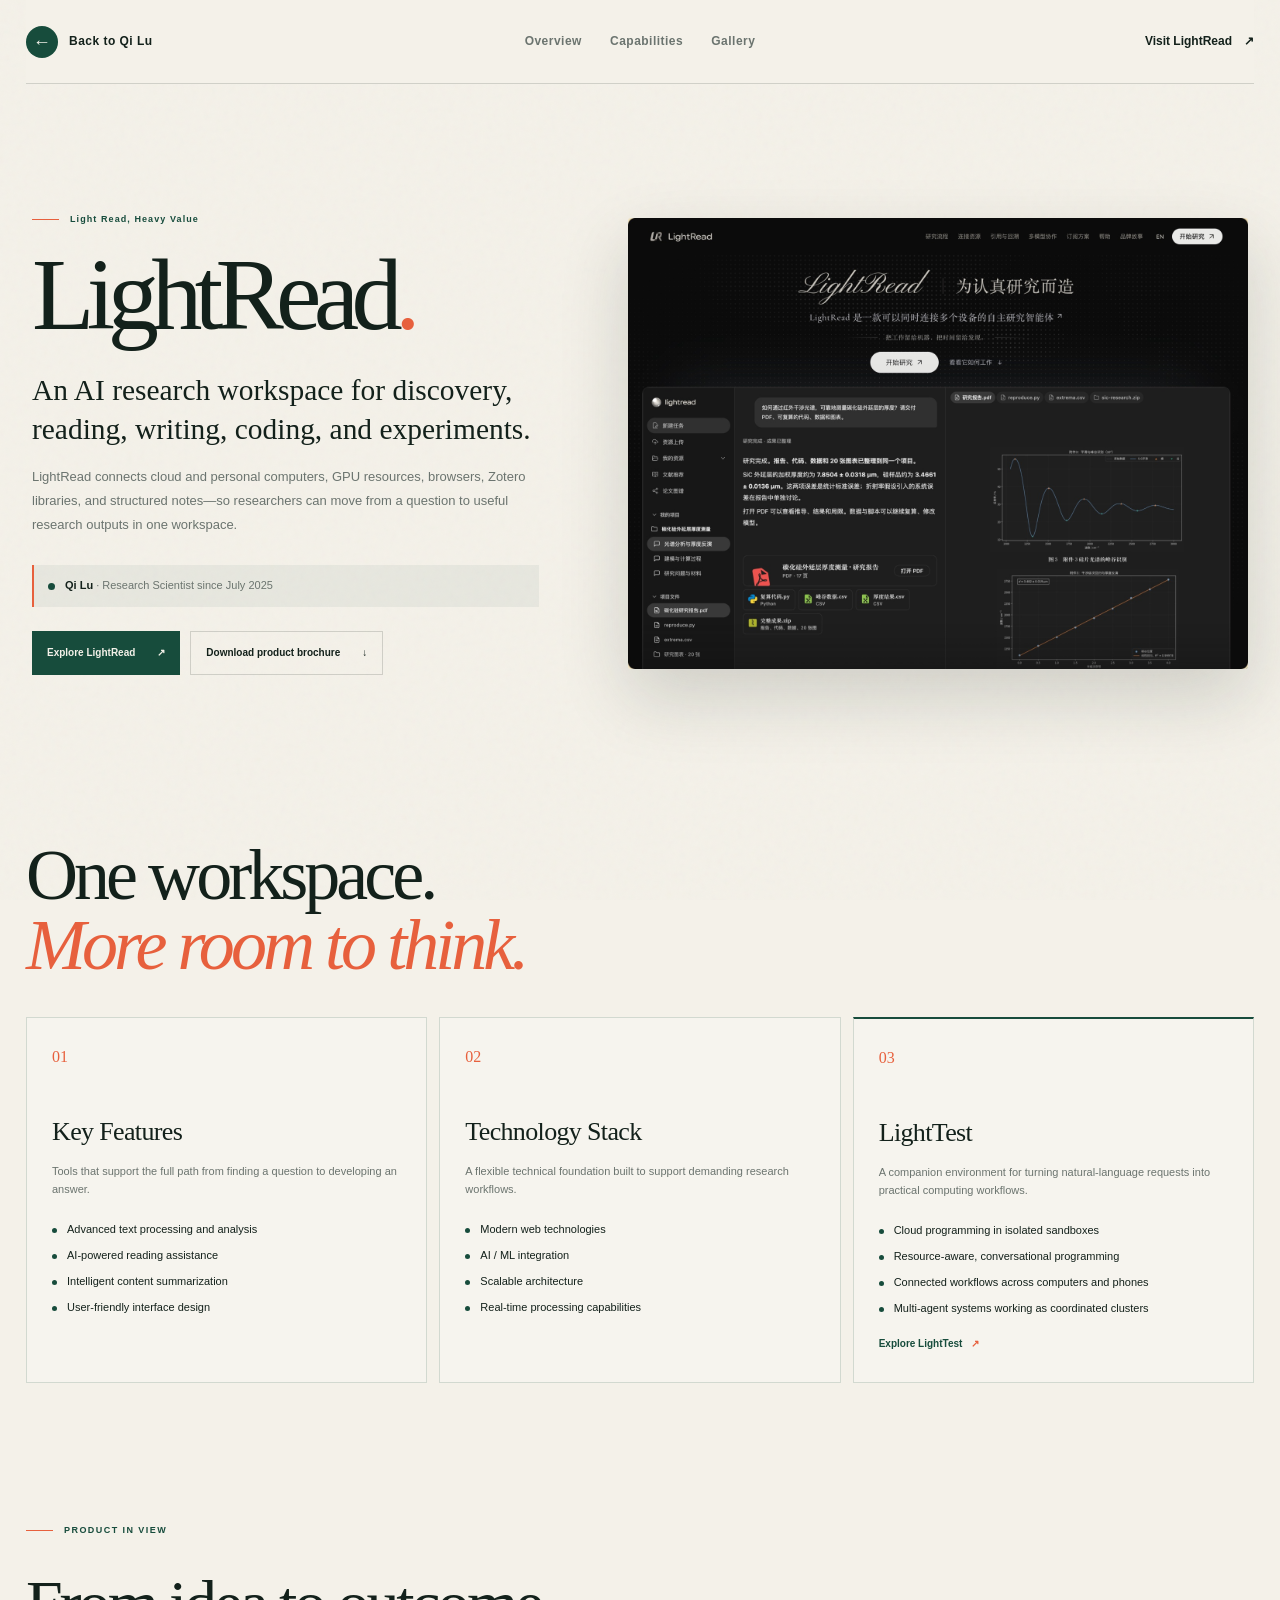
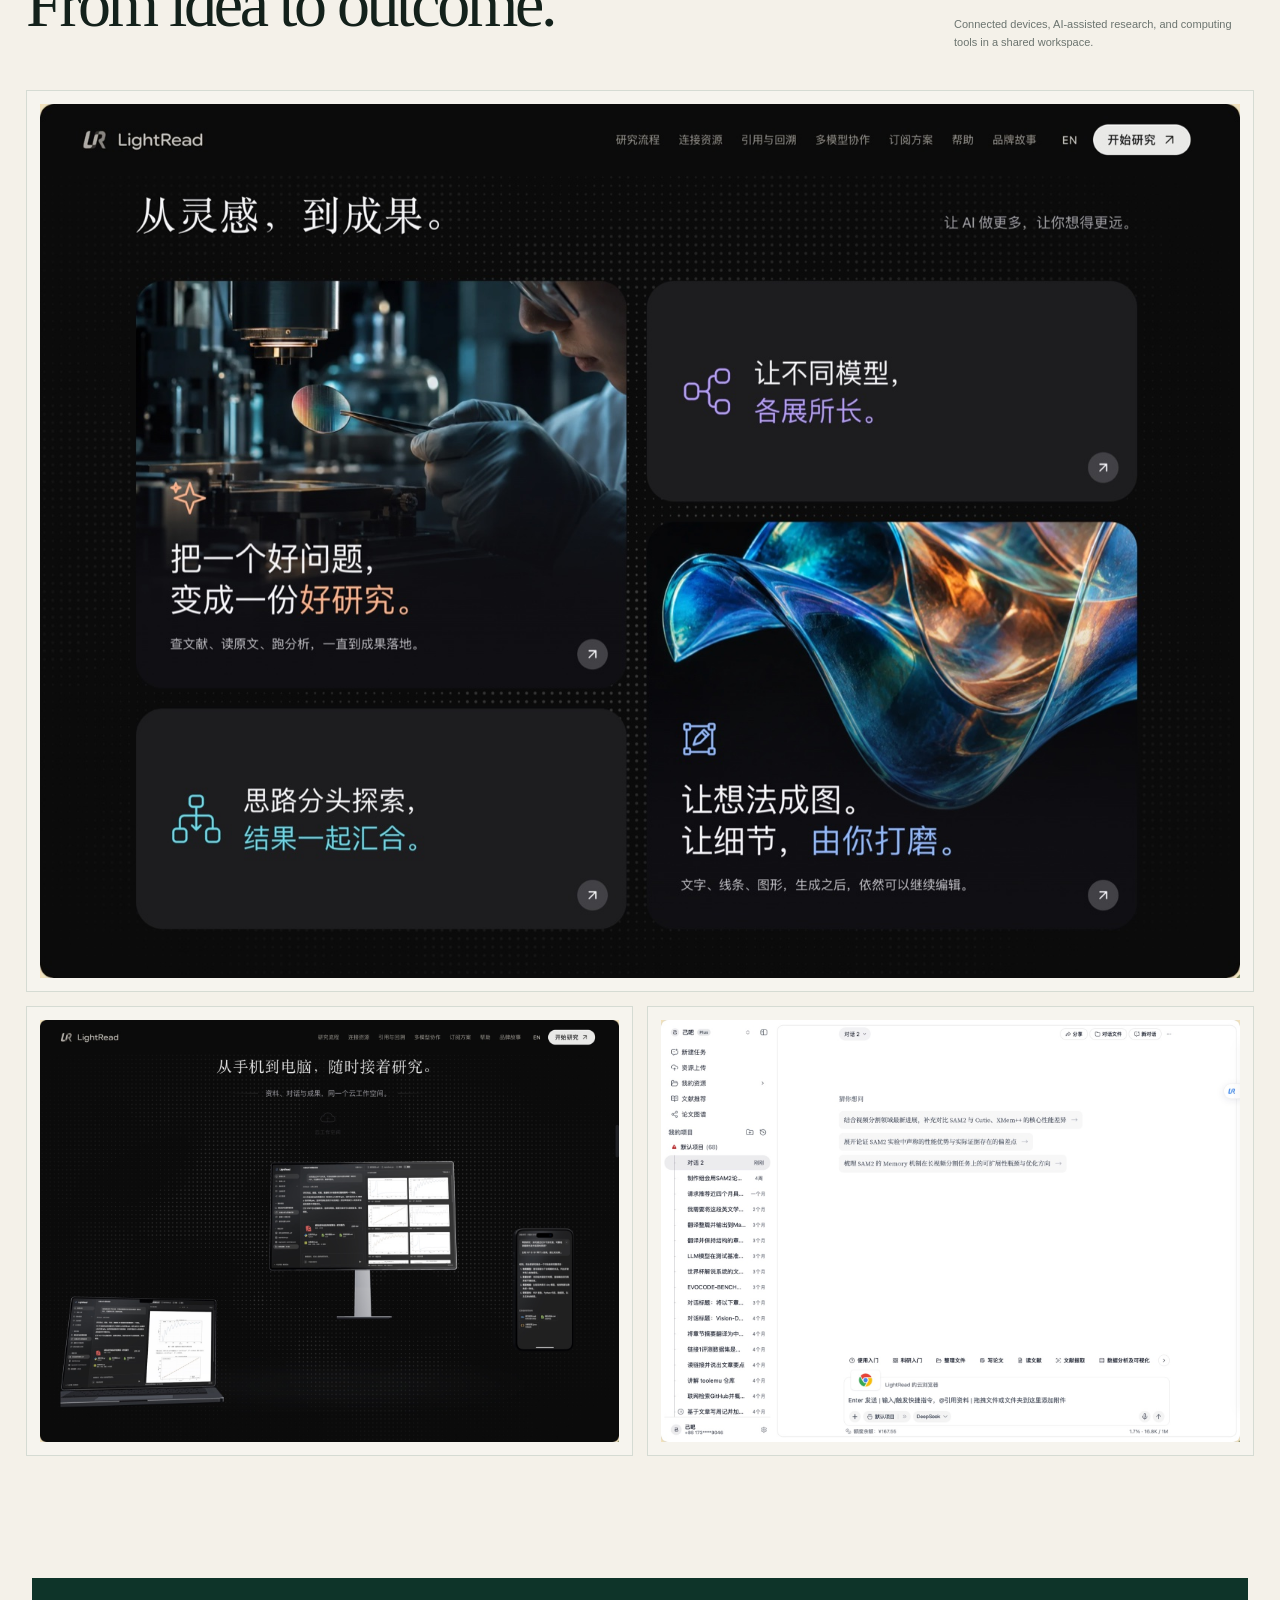
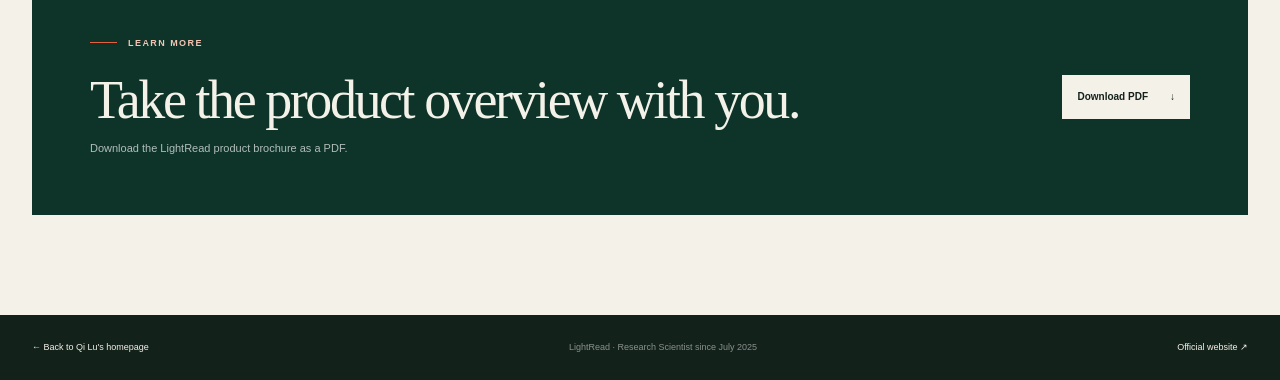
==== commit 3245fca1: "Refine LightRead page layout and navigation" ====
--- a/lightread/index.html
+++ b/lightread/index.html
@@ -13,7 +13,7 @@
 </head>
 <body class="lightread-page">
   <header class="lr-header">
-    <a class="lr-brand" href="/" aria-label="Back to Qi Lu's homepage"><span class="lr-brand-mark">LR</span><span>LightRead</span></a>
+    <a class="lr-brand" href="/" aria-label="Back to Qi Lu's homepage"><span class="lr-brand-mark" aria-hidden="true">←</span><span>Back to Qi Lu</span></a>
     <nav aria-label="LightRead page navigation">
       <a href="#overview">Overview</a>
       <a href="#capabilities">Capabilities</a>
@@ -27,7 +27,7 @@
       <div class="lr-hero-copy">
         <p class="lr-eyebrow lr-tagline"><span></span> Light Read, Heavy Value</p>
         <h1>LightRead<span class="lr-period">.</span></h1>
-        <p class="lr-lede">An AI research workspace designed to bring discovery, reading, writing, code, and experiments into one connected workflow.</p>
+        <p class="lr-lede">An AI research workspace for discovery, reading, writing, coding, and experiments.</p>
         <p class="lr-positioning">LightRead connects cloud and personal computers, GPU resources, browsers, Zotero libraries, and structured notes—so researchers can move from a question to useful research outputs in one workspace.</p>
         <div class="lr-role"><span class="lr-role-dot"></span><span><strong>Qi Lu</strong> · Research Scientist since July 2025</span></div>
         <div class="lr-actions">
@@ -37,13 +37,11 @@
       </div>
       <figure class="lr-hero-image">
         <img src="/assets/lightread/workspace.jpg" alt="LightRead research workspace showing a research task, generated report, files, and analysis" width="1600" height="1165" fetchpriority="high">
-        <figcaption><span>01 / 04</span> One workspace for research execution</figcaption>
       </figure>
     </section>
 
     <section class="lr-capabilities section" id="capabilities">
       <div class="lr-section-heading">
-        <p class="lr-eyebrow"><span></span> Built around research work</p>
         <h2>One workspace.<br><em>More room to think.</em></h2>
       </div>
       <div class="lr-capability-grid">
@@ -90,9 +88,9 @@
         <p>Connected devices, AI-assisted research, and computing tools in a shared workspace.</p>
       </div>
       <div class="lr-gallery-grid">
-        <figure class="lr-gallery-card lr-gallery-wide"><img src="/assets/lightread/research-results.jpg" alt="LightRead product showcase for research results and workflow tools" width="1600" height="1165" loading="lazy" decoding="async"><figcaption><span>02</span> Research from question to result</figcaption></figure>
-        <figure class="lr-gallery-card"><img src="/assets/lightread/multi-device.jpg" alt="LightRead connected research workspace displayed across a computer, monitor, and phone" width="1600" height="1165" loading="lazy" decoding="async"><figcaption><span>03</span> Research across devices</figcaption></figure>
-        <figure class="lr-gallery-card"><img src="/assets/lightread/lighttest.jpg" alt="LightTest interface for programming and research workflows" width="1600" height="1165" loading="lazy" decoding="async"><figcaption><span>04</span> LightTest · conversational computing</figcaption></figure>
+        <figure class="lr-gallery-card lr-gallery-wide"><img src="/assets/lightread/research-results.jpg" alt="LightRead product showcase for research results and workflow tools" width="1600" height="1165" loading="lazy" decoding="async"></figure>
+        <figure class="lr-gallery-card"><img src="/assets/lightread/multi-device.jpg" alt="LightRead connected research workspace displayed across a computer, monitor, and phone" width="1600" height="1165" loading="lazy" decoding="async"></figure>
+        <figure class="lr-gallery-card"><img src="/assets/lightread/lighttest.jpg" alt="LightTest interface for programming and research workflows" width="1600" height="1165" loading="lazy" decoding="async"></figure>
       </div>
     </section>
 
--- a/lightread.css
+++ b/lightread.css
@@ -1,12 +1,16 @@
 .lightread-page { --lr-night: #101411; --lr-night-2: #19211d; --lr-mint: #bdd6c7; }
-.lr-header { position: relative; z-index: 5; display: flex; align-items: center; justify-content: space-between; gap: 24px; width: min(1320px, calc(100% - 64px)); height: 82px; margin: 0 auto; border-bottom: 1px solid var(--line); }
-.lr-brand { display: flex; align-items: center; gap: 11px; font-size: 13px; font-weight: 800; letter-spacing: .04em; }
-.lr-brand-mark { display: grid; place-items: center; width: 32px; height: 32px; color: var(--paper); background: var(--forest); border-radius: 50%; font-family: var(--serif); font-size: 12px; letter-spacing: -.08em; }
-.lr-header nav { display: flex; gap: clamp(18px, 3vw, 42px); color: var(--muted); font-size: 11px; }
-.lr-header nav a, .lr-footer a { transition: color .2s ease; }
-.lr-header nav a:hover, .lr-footer a:hover { color: var(--coral); }
-.lr-header-cta { display: inline-flex; align-items: center; gap: 14px; padding: 10px 14px; color: var(--paper); background: var(--forest); font-size: 10px; font-weight: 750; }
-.lr-header-cta span { color: var(--coral-soft); }
+.lr-header { position: sticky; top: 0; z-index: 100; display: grid; grid-template-columns: 1fr auto 1fr; align-items: center; gap: 24px; width: min(var(--max), calc(100% - 52px)); min-height: 84px; margin: 0 auto; border-bottom: 1px solid var(--line); background: rgba(244,241,233,.97); backdrop-filter: blur(15px); }
+.lr-brand { justify-self: start; display: flex; align-items: center; gap: 11px; font-size: 12px; font-weight: 700; letter-spacing: .04em; }
+.lr-brand-mark { display: grid; place-items: center; width: 32px; height: 32px; color: var(--paper); background: var(--forest); border-radius: 50%; font-family: var(--sans); font-size: 18px; line-height: 1; }
+.lr-header nav { grid-column: 2; display: flex; align-items: center; justify-content: center; gap: clamp(18px, 2.2vw, 36px); color: var(--muted); font-size: 12px; font-weight: 650; letter-spacing: .04em; }
+.lr-header nav a { position: relative; padding: 8px 0; transition: color .2s ease; }
+.lr-header nav a::after { position: absolute; left: 0; bottom: 2px; width: 0; height: 1px; content: ""; background: var(--coral); transition: width .25s ease; }
+.lr-header nav a:hover, .lr-footer a:hover { color: var(--ink); }
+.lr-header nav a:hover::after { width: 100%; }
+.lr-header-cta { grid-column: 3; justify-self: end; display: inline-flex; align-items: center; gap: 12px; padding: 8px 0; color: var(--ink); font-size: 12px; font-weight: 700; transition: color .2s ease; }
+.lr-header-cta:hover { color: var(--coral); }
+.lr-header-cta span { transition: transform .25s ease; }
+.lr-header-cta:hover span { transform: translateX(4px); }
 .lr-hero { display: grid; grid-template-columns: minmax(0, .9fr) minmax(430px, 1.1fr); align-items: center; gap: clamp(42px, 7vw, 104px); width: min(1320px, calc(100% - 64px)); margin: 0 auto; padding: clamp(72px, 10vw, 142px) 0 100px; }
 .lr-hero-copy { max-width: 610px; }
 .lr-eyebrow { display: flex; align-items: center; gap: 11px; margin: 0 0 22px; color: var(--forest); font-size: 9px; font-weight: 800; letter-spacing: .16em; text-transform: uppercase; }
@@ -52,7 +56,7 @@
 .lr-gallery-heading .lr-eyebrow { margin-bottom: 13px; }
 .lr-gallery-heading h2 { margin: 0; font-family: var(--serif); font-size: clamp(38px, 5.5vw, 66px); font-weight: 500; letter-spacing: -.05em; }
 .lr-gallery-heading > p { max-width: 300px; margin: 0 0 5px; color: var(--muted); font-size: 11px; line-height: 1.65; }
-.lr-gallery-grid { display: grid; grid-template-columns: 1.15fr .85fr; gap: 14px; }
+.lr-gallery-grid { display: grid; grid-template-columns: repeat(2, minmax(0, 1fr)); align-items: start; gap: 14px; }
 .lr-gallery-card { min-width: 0; margin: 0; padding: 13px; border: 1px solid rgba(23,76,60,.15); background: rgba(255,255,255,.22); }
 .lr-gallery-card img { display: block; width: 100%; height: auto !important; max-width: 100%; max-height: none; aspect-ratio: auto !important; object-fit: contain; object-position: center; }
 .lr-gallery-wide { grid-column: 1 / -1; }
@@ -73,9 +77,9 @@
   .lr-capability { min-height: 350px; padding: 22px 19px; }
 }
 @media (max-width: 680px) {
-  .lr-header { width: calc(100% - 30px); height: 68px; gap: 10px; }
+  .lr-header { grid-template-columns: 1fr auto; width: calc(100% - 30px); min-height: 70px; gap: 10px; }
   .lr-header nav { display: none; }
-  .lr-header-cta { gap: 7px; padding: 9px 10px; font-size: 9px; }
+  .lr-header-cta { grid-column: 2; gap: 7px; padding: 8px 0; font-size: 11px; }
   .lr-hero, .lr-brochure { width: calc(100% - 30px); }
   .lr-hero { gap: 29px; padding: 56px 0 65px; }
   .lr-hero h1 { font-size: clamp(58px, 16vw, 82px); }
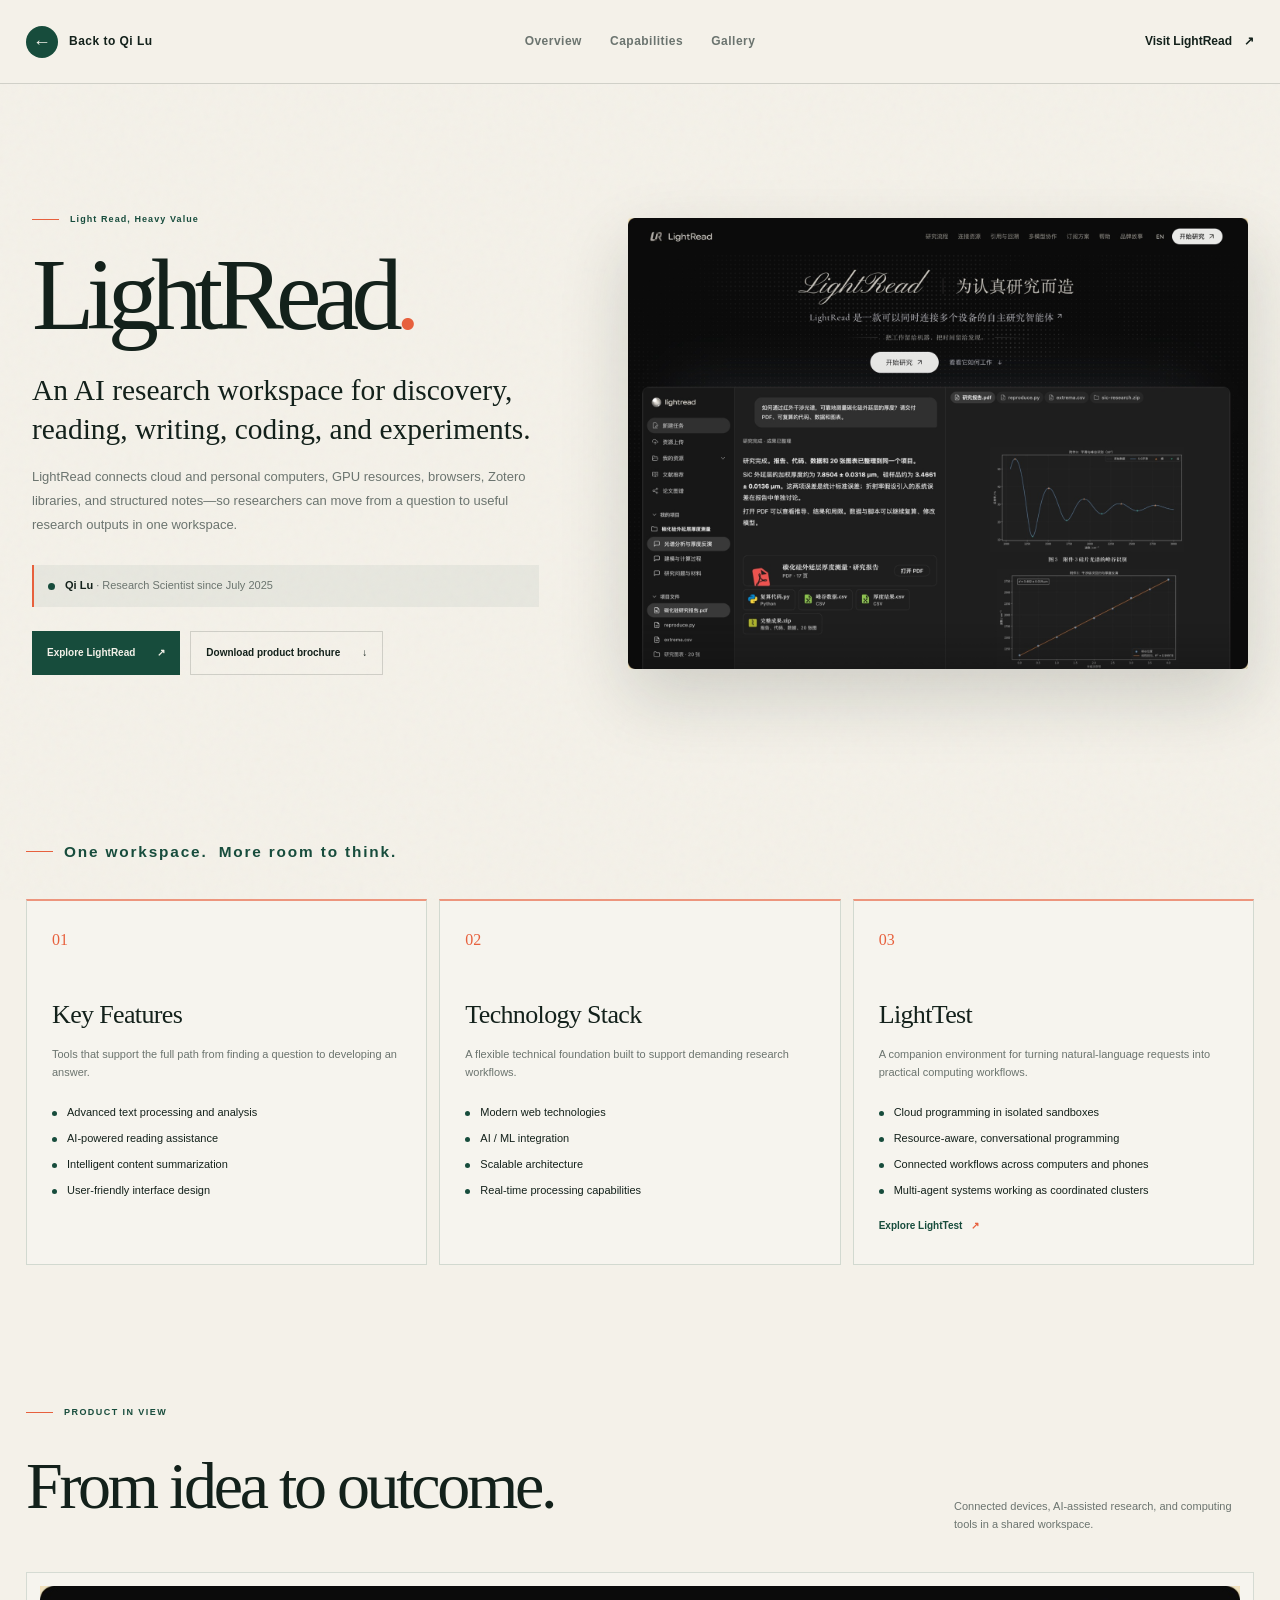
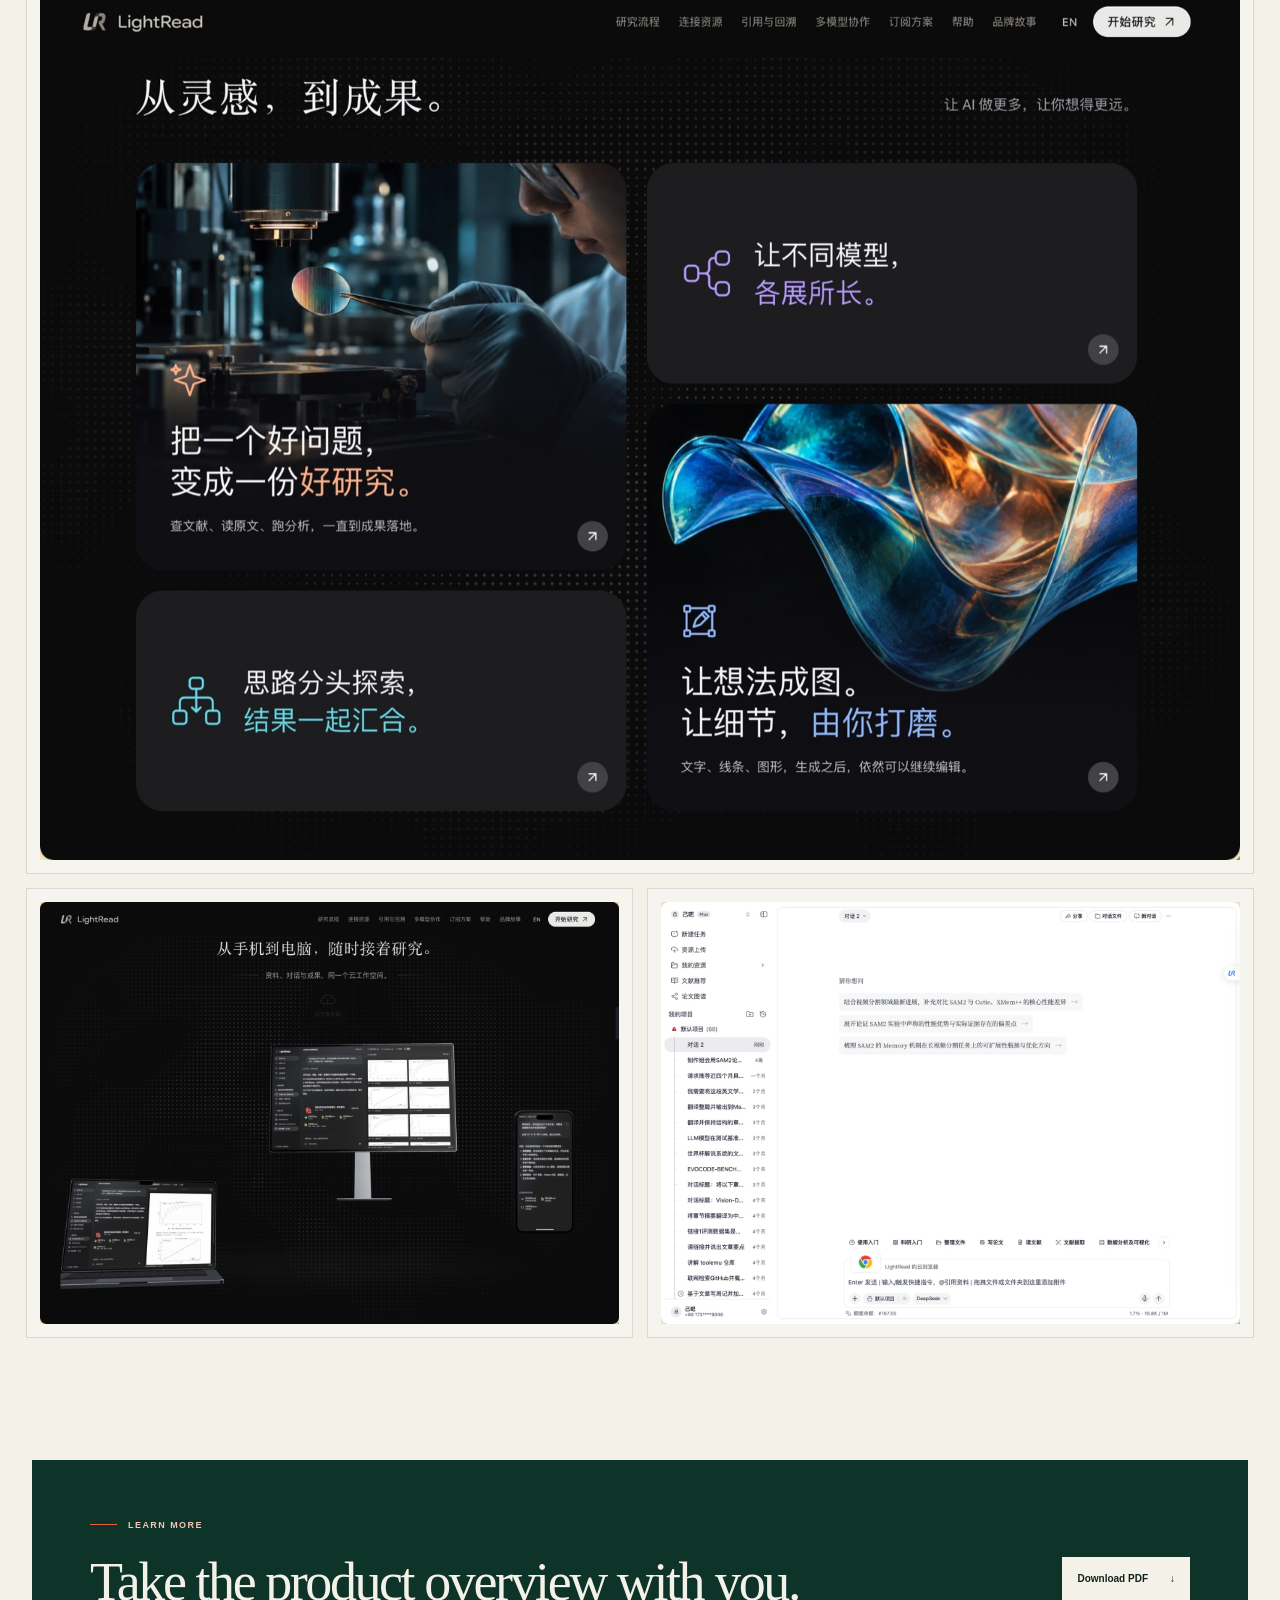
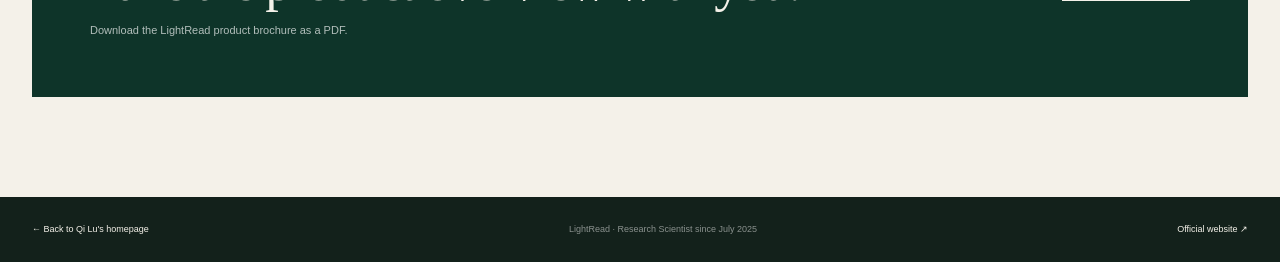
==== commit a5ac2677: "Align LightRead navigation and accents" ====
--- a/lightread/index.html
+++ b/lightread/index.html
@@ -14,7 +14,8 @@
 <body class="lightread-page">
   <header class="lr-header">
     <a class="lr-brand" href="/" aria-label="Back to Qi Lu's homepage"><span class="lr-brand-mark" aria-hidden="true">←</span><span>Back to Qi Lu</span></a>
-    <nav aria-label="LightRead page navigation">
+    <button class="lr-nav-toggle" type="button" aria-expanded="false" aria-controls="lr-page-nav" aria-label="Open navigation"><span></span><span></span></button>
+    <nav id="lr-page-nav" aria-label="LightRead page navigation">
       <a href="#overview">Overview</a>
       <a href="#capabilities">Capabilities</a>
       <a href="#gallery">Gallery</a>
@@ -42,7 +43,7 @@
 
     <section class="lr-capabilities section" id="capabilities">
       <div class="lr-section-heading">
-        <h2>One workspace.<br><em>More room to think.</em></h2>
+        <h2>One workspace. <em>More room to think.</em></h2>
       </div>
       <div class="lr-capability-grid">
         <article class="lr-capability">
@@ -67,7 +68,7 @@
             <li>Real-time processing capabilities</li>
           </ul>
         </article>
-        <article class="lr-capability lr-capability-accent">
+        <article class="lr-capability">
           <span class="lr-capability-index">03</span>
           <h3>LightTest</h3>
           <p>A companion environment for turning natural-language requests into practical computing workflows.</p>
@@ -101,5 +102,6 @@
   </main>
 
   <footer class="lr-footer"><a href="/">← Back to Qi Lu's homepage</a><span>LightRead · Research Scientist since July 2025</span><a href="https://lightingread.cn/" target="_blank" rel="noopener">Official website ↗</a></footer>
+  <script src="/lightread.js" defer></script>
 </body>
 </html>
--- a/lightread.css
+++ b/lightread.css
@@ -1,5 +1,7 @@
 .lightread-page { --lr-night: #101411; --lr-night-2: #19211d; --lr-mint: #bdd6c7; }
-.lr-header { position: sticky; top: 0; z-index: 100; display: grid; grid-template-columns: 1fr auto 1fr; align-items: center; gap: 24px; width: min(var(--max), calc(100% - 52px)); min-height: 84px; margin: 0 auto; border-bottom: 1px solid var(--line); background: rgba(244,241,233,.97); backdrop-filter: blur(15px); }
+body.lr-menu-open { overflow: hidden; }
+.lr-header { position: sticky; top: 0; z-index: 100; display: grid; grid-template-columns: 1fr auto 1fr; align-items: center; gap: 24px; width: 100%; min-height: 84px; margin: 0; padding-inline: max(26px, calc((100% - var(--max)) / 2)); border-bottom: 1px solid var(--line); background: rgba(244,241,233,.97); backdrop-filter: blur(15px); transform: translateY(0); transition: transform .35s ease, background .3s ease, border-color .3s ease; }
+.lr-header.lr-hidden { transform: translateY(-100%); }
 .lr-brand { justify-self: start; display: flex; align-items: center; gap: 11px; font-size: 12px; font-weight: 700; letter-spacing: .04em; }
 .lr-brand-mark { display: grid; place-items: center; width: 32px; height: 32px; color: var(--paper); background: var(--forest); border-radius: 50%; font-family: var(--sans); font-size: 18px; line-height: 1; }
 .lr-header nav { grid-column: 2; display: flex; align-items: center; justify-content: center; gap: clamp(18px, 2.2vw, 36px); color: var(--muted); font-size: 12px; font-weight: 650; letter-spacing: .04em; }
@@ -11,6 +13,7 @@
 .lr-header-cta:hover { color: var(--coral); }
 .lr-header-cta span { transition: transform .25s ease; }
 .lr-header-cta:hover span { transform: translateX(4px); }
+.lr-nav-toggle { display: none; border: 0; background: transparent; }
 .lr-hero { display: grid; grid-template-columns: minmax(0, .9fr) minmax(430px, 1.1fr); align-items: center; gap: clamp(42px, 7vw, 104px); width: min(1320px, calc(100% - 64px)); margin: 0 auto; padding: clamp(72px, 10vw, 142px) 0 100px; }
 .lr-hero-copy { max-width: 610px; }
 .lr-eyebrow { display: flex; align-items: center; gap: 11px; margin: 0 0 22px; color: var(--forest); font-size: 9px; font-weight: 800; letter-spacing: .16em; text-transform: uppercase; }
@@ -35,14 +38,13 @@
 .lr-hero-image figcaption, .lr-gallery-card figcaption { display: flex; align-items: center; gap: 12px; margin-top: 12px; color: var(--muted); font-size: 9px; letter-spacing: .05em; }
 .lr-hero-image figcaption span, .lr-gallery-card figcaption span { color: var(--coral); font-weight: 800; letter-spacing: .1em; }
 .lr-capabilities { padding-top: 65px; padding-bottom: 120px; }
-.lr-section-heading { display: flex; align-items: end; justify-content: space-between; gap: 36px; margin-bottom: 36px; }
-.lr-section-heading .lr-eyebrow { align-self: flex-start; }
-.lr-section-heading h2 { margin: 0; font-family: var(--serif); font-size: clamp(40px, 6vw, 72px); font-weight: 500; letter-spacing: -.055em; line-height: .98; }
-.lr-section-heading h2 em { color: var(--coral); font-weight: 400; }
+.lr-section-heading { display: block; margin-bottom: 36px; }
+.lr-section-heading h2 { display: flex; align-items: center; gap: 11px; margin: 0; color: var(--forest); font-family: var(--sans); font-size: clamp(14px, 1.2vw, 16px); font-weight: 800; letter-spacing: .12em; line-height: 1.5; }
+.lr-section-heading h2::before { width: 27px; height: 1px; flex: 0 0 27px; content: ""; background: var(--coral); }
+.lr-section-heading h2 em { color: inherit; font-style: normal; font-weight: inherit; }
 .lr-capability-grid { display: grid; grid-template-columns: repeat(3, minmax(0, 1fr)); gap: 12px; }
-.lr-capability { position: relative; min-height: 330px; padding: 26px 25px 28px; border: 1px solid rgba(23,76,60,.16); background: rgba(255,255,255,.22); transition: transform .28s ease, box-shadow .28s ease, background .28s ease; }
-.lr-capability:hover { background: rgba(255,255,255,.55); box-shadow: 0 18px 45px rgba(19,33,27,.08); transform: translateY(-4px); }
-.lr-capability-accent { border-top: 2px solid var(--forest); }
+.lr-capability { position: relative; min-height: 330px; padding: 26px 25px 28px; border: 1px solid rgba(23,76,60,.16); border-top: 2px solid rgba(231,96,61,.64); background: rgba(255,255,255,.22); transition: transform .28s ease, box-shadow .28s ease, background .28s ease, border-color .28s ease; }
+.lr-capability:hover { border-top-color: var(--coral); background: rgba(255,255,255,.62); box-shadow: 0 18px 45px rgba(19,33,27,.08); transform: translateY(-4px); }
 .lr-capability-index { display: block; margin-bottom: 42px; color: var(--coral); font-family: var(--serif); font-size: 16px; }
 .lr-capability h3 { margin: 0 0 10px; font-family: var(--serif); font-size: 26px; font-weight: 500; letter-spacing: -.025em; }
 .lr-capability > p { min-height: 44px; margin: 0 0 15px; color: var(--muted); font-size: 11px; line-height: 1.6; }
@@ -76,10 +78,20 @@
   .lr-hero-image { max-width: 760px; }
   .lr-capability { min-height: 350px; padding: 22px 19px; }
 }
+@media (max-width: 1050px) {
+  .lr-header { grid-template-columns: 1fr auto; }
+  .lr-header nav { display: none; }
+  .lr-header nav.open { position: fixed; inset: 0; z-index: 1; display: flex; flex-direction: column; align-items: flex-start; justify-content: flex-start; gap: 15px; width: 100vw; height: 100dvh; padding: 104px 35px 50px; overflow-y: auto; background: rgba(244,241,233,.99); opacity: 1; }
+  .lr-header nav.open a { font-family: var(--serif); font-size: clamp(27px, 8vw, 34px); font-weight: 500; letter-spacing: -.02em; line-height: 1.1; }
+  .lr-header nav.open a::after { display: none; }
+  .lr-header-cta { display: none; }
+  .lr-nav-toggle { position: relative; z-index: 2; grid-column: 2; display: grid; gap: 6px; justify-self: end; width: 38px; height: 38px; padding: 10px 6px; cursor: pointer; }
+  .lr-nav-toggle span { display: block; width: 25px; height: 1px; background: var(--ink); transition: transform .25s; }
+  .lr-nav-toggle[aria-expanded="true"] span:first-child { transform: translateY(3.5px) rotate(45deg); }
+  .lr-nav-toggle[aria-expanded="true"] span:last-child { transform: translateY(-3.5px) rotate(-45deg); }
+}
 @media (max-width: 680px) {
-  .lr-header { grid-template-columns: 1fr auto; width: calc(100% - 30px); min-height: 70px; gap: 10px; }
-  .lr-header nav { display: none; }
-  .lr-header-cta { grid-column: 2; gap: 7px; padding: 8px 0; font-size: 11px; }
+  .lr-header { min-height: 70px; padding-inline: 15px; gap: 10px; }
   .lr-hero, .lr-brochure { width: calc(100% - 30px); }
   .lr-hero { gap: 29px; padding: 56px 0 65px; }
   .lr-hero h1 { font-size: clamp(58px, 16vw, 82px); }
@@ -89,8 +101,9 @@
   .lr-actions { display: grid; grid-template-columns: 1fr; }
   .lr-button { min-height: 46px; }
   .lr-capabilities, .lr-gallery { padding-top: 54px; padding-bottom: 70px; }
-  .lr-section-heading { display: block; margin-bottom: 26px; }
-  .lr-section-heading h2 { font-size: 43px; }
+  .lr-section-heading { margin-bottom: 26px; }
+  .lr-section-heading h2 { align-items: flex-start; gap: 9px; font-size: 12px; letter-spacing: .09em; }
+  .lr-section-heading h2::before { margin-top: .72em; }
   .lr-capability-grid { grid-template-columns: 1fr; gap: 9px; }
   .lr-capability { min-height: 0; padding: 21px; }
   .lr-capability-index { margin-bottom: 23px; }
@@ -105,5 +118,5 @@
   .lr-footer { align-items: flex-start; flex-direction: column; padding: 22px 15px; }
 }
 @media (prefers-reduced-motion: reduce) {
-  .lr-button, .lr-capability, .lr-header nav a, .lr-footer a { transition: none; }
+  .lr-button, .lr-capability, .lr-header, .lr-header nav a, .lr-nav-toggle span, .lr-footer a { transition: none; }
 }
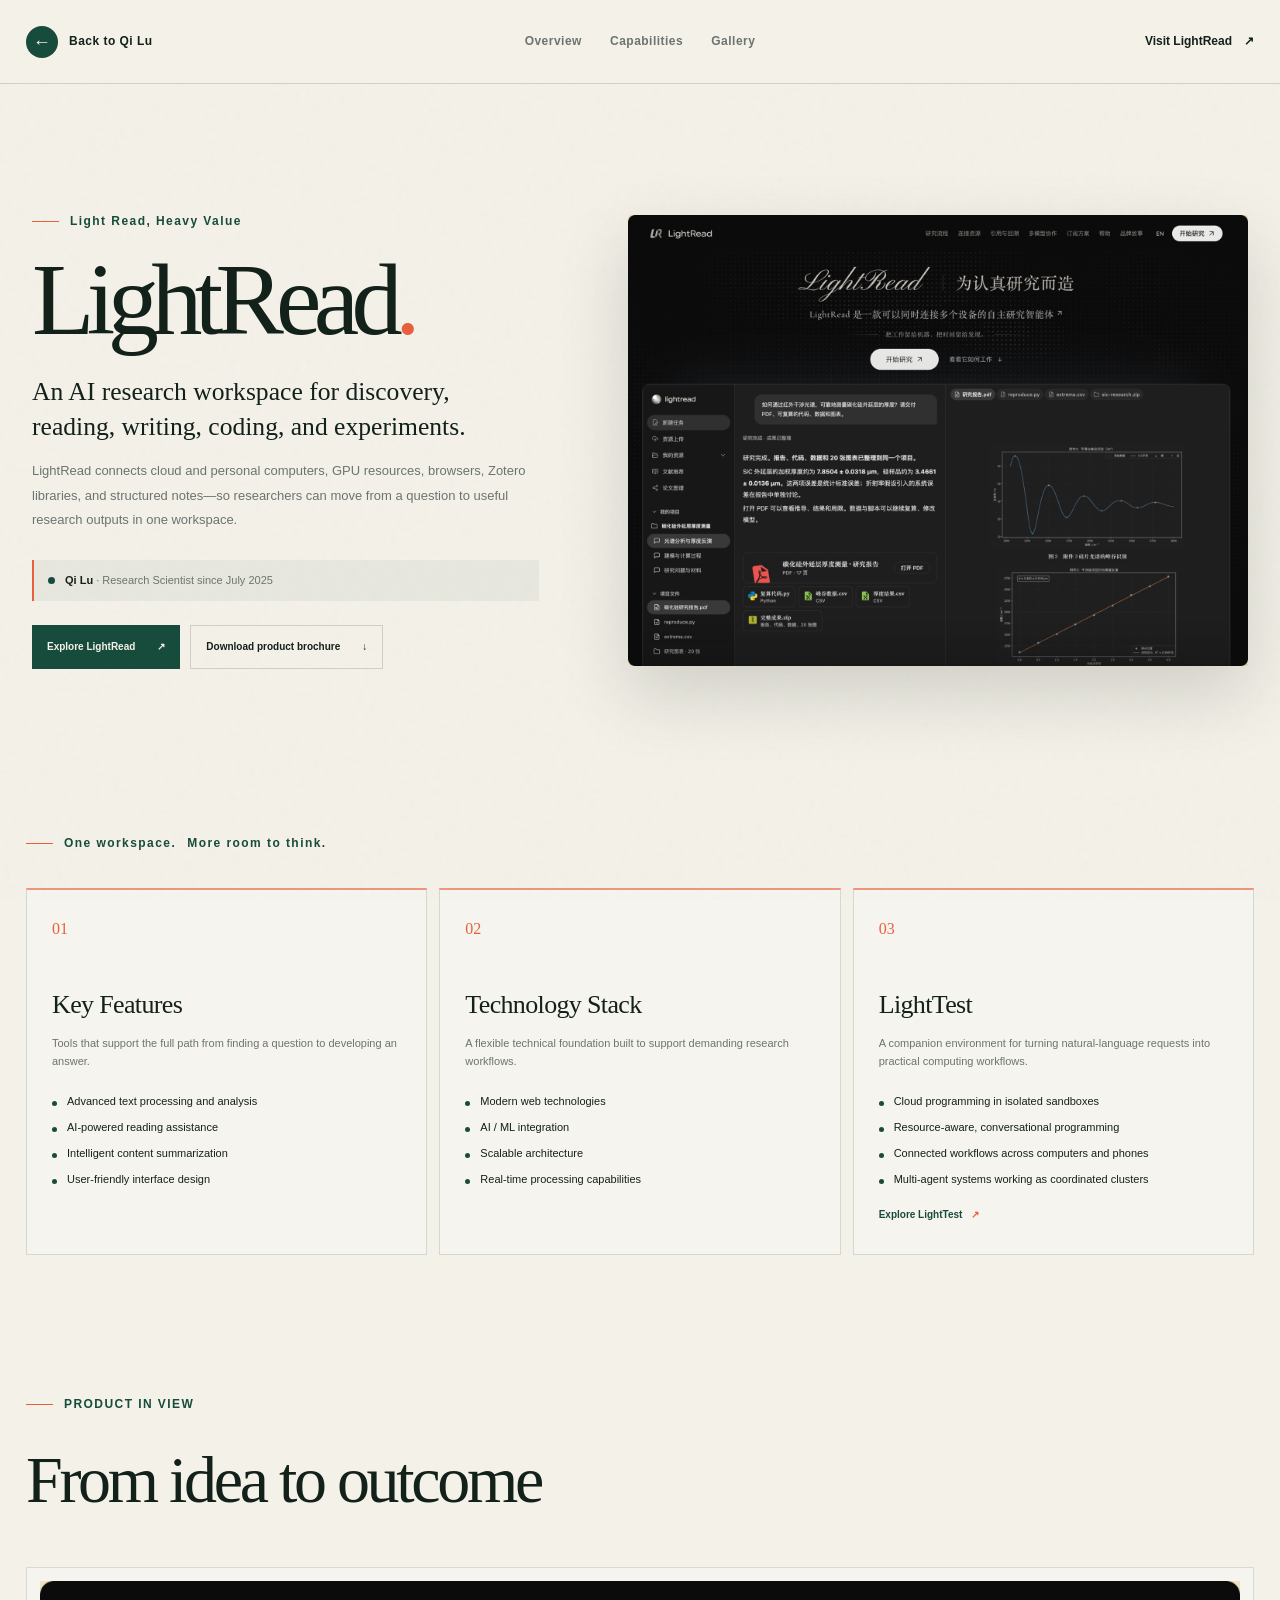
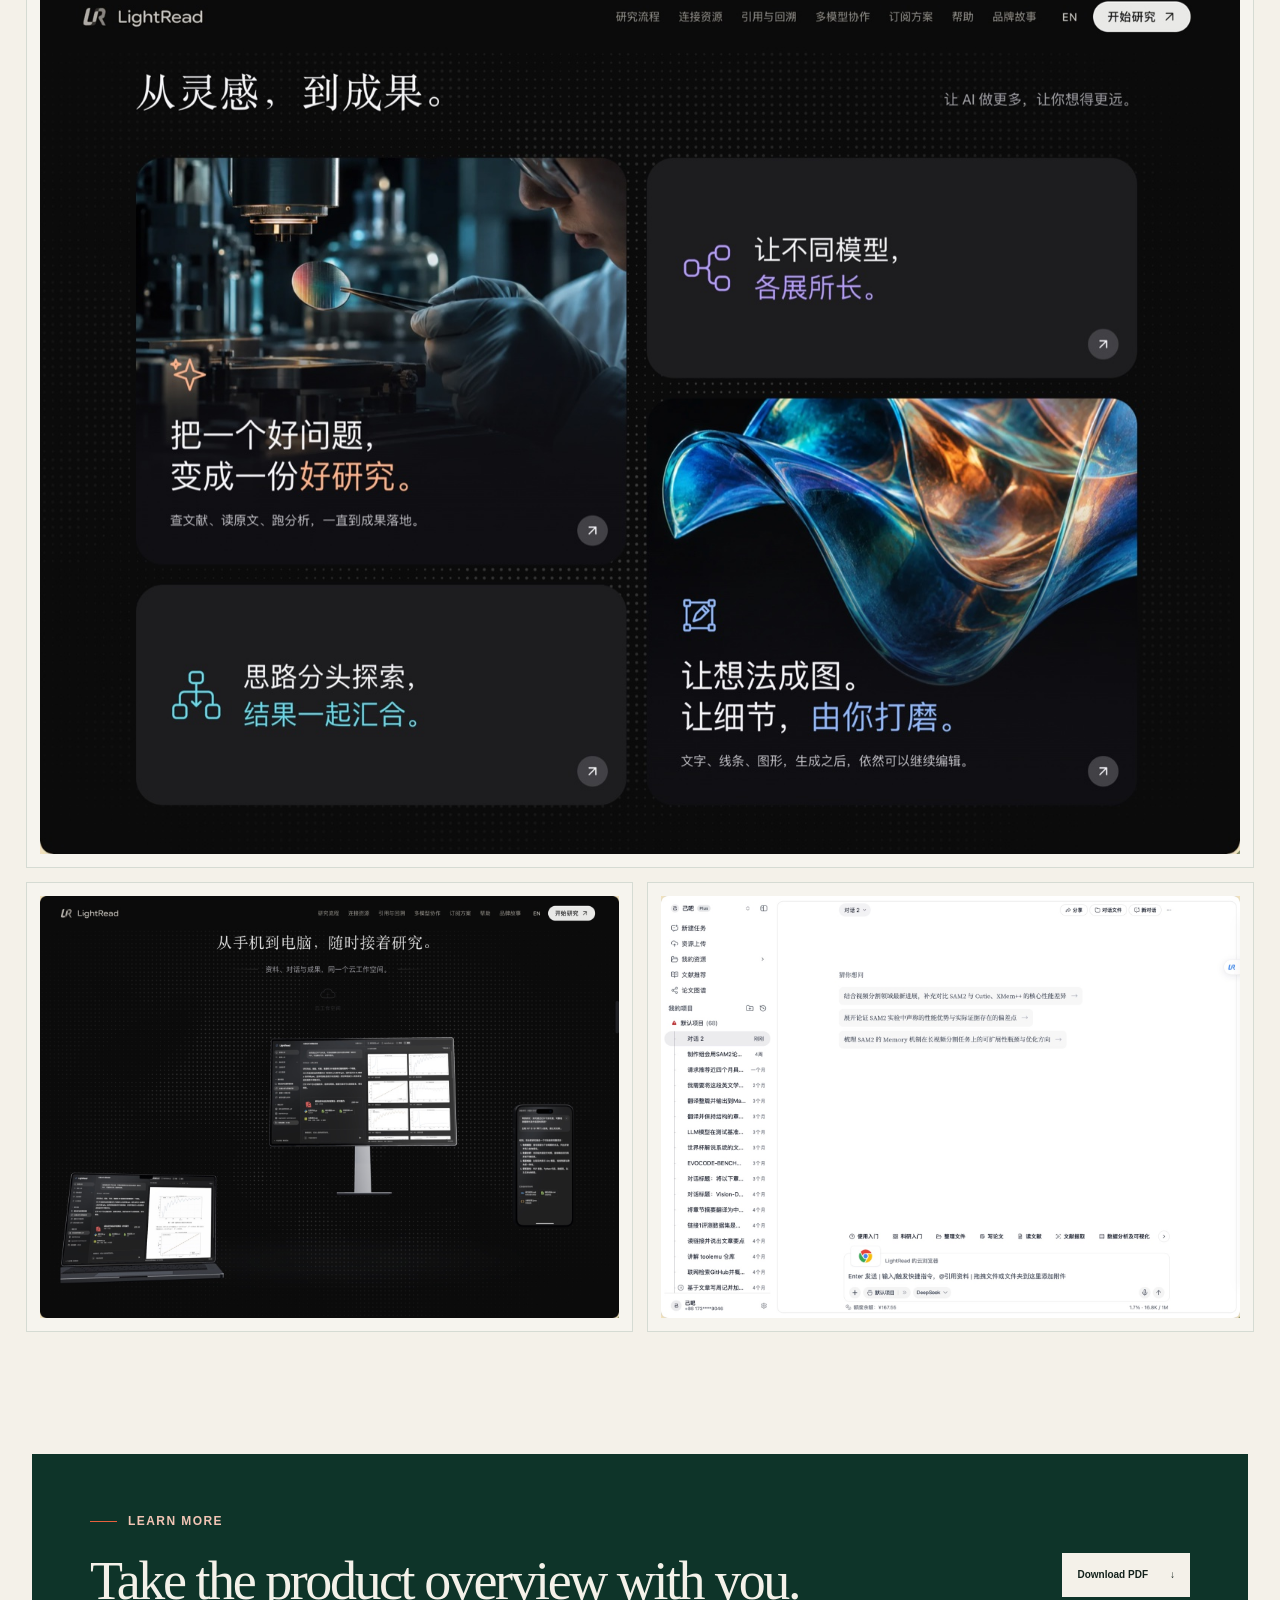
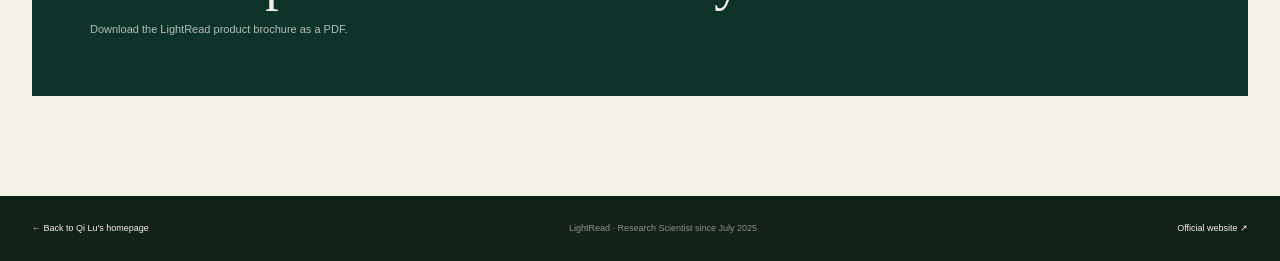
==== commit fddb6599: "Unify LightRead section labels and hero copy" ====
--- a/lightread/index.html
+++ b/lightread/index.html
@@ -28,7 +28,7 @@
       <div class="lr-hero-copy">
         <p class="lr-eyebrow lr-tagline"><span></span> Light Read, Heavy Value</p>
         <h1>LightRead<span class="lr-period">.</span></h1>
-        <p class="lr-lede">An AI research workspace for discovery, reading, writing, coding, and experiments.</p>
+        <p class="lr-lede"><span>An AI research workspace for discovery,</span><span>reading, writing, coding, and experiments.</span></p>
         <p class="lr-positioning">LightRead connects cloud and personal computers, GPU resources, browsers, Zotero libraries, and structured notes—so researchers can move from a question to useful research outputs in one workspace.</p>
         <div class="lr-role"><span class="lr-role-dot"></span><span><strong>Qi Lu</strong> · Research Scientist since July 2025</span></div>
         <div class="lr-actions">
@@ -85,8 +85,7 @@
 
     <section class="lr-gallery section" id="gallery">
       <div class="lr-gallery-heading">
-        <div><p class="lr-eyebrow"><span></span> Product in view</p><h2>From idea to outcome.</h2></div>
-        <p>Connected devices, AI-assisted research, and computing tools in a shared workspace.</p>
+        <div><p class="lr-eyebrow"><span></span> Product in view</p><h2>From idea to outcome</h2></div>
       </div>
       <div class="lr-gallery-grid">
         <figure class="lr-gallery-card lr-gallery-wide"><img src="/assets/lightread/research-results.jpg" alt="LightRead product showcase for research results and workflow tools" width="1600" height="1165" loading="lazy" decoding="async"></figure>
--- a/styles.css
+++ b/styles.css
@@ -95,7 +95,7 @@
 .hero-foot { display: flex; align-items: center; gap: 16px; width: min(var(--max), calc(100% - 52px)); margin: 28px auto 0; color: var(--muted); font-size: 11px; letter-spacing: .16em; text-transform: uppercase; }
 .hero-foot-line { flex: 1; height: 1px; background: var(--line); }
 
-.section { width: min(var(--max), calc(100% - 52px)); margin: 0 auto; padding: 128px 0; }
+.section { width: min(var(--max), calc(100% - 52px)); margin: 0 auto; padding: 94px 0; }
 .section[id] { scroll-margin-top: 110px; }
 .section-heading { display: grid; grid-template-columns: .8fr 1.2fr; align-items: end; gap: 45px; margin-bottom: 58px; }
 .section-heading > div { display: flex; align-items: center; gap: 18px; padding-bottom: 9px; border-bottom: 1px solid var(--line); }
@@ -103,7 +103,7 @@
 .section-number { display: grid; place-items: center; width: 31px; height: 31px; color: var(--paper); background: var(--coral); border-radius: 50%; font-family: var(--serif); font-size: 12px; }
 .section-heading h2 { margin: 0; font-family: var(--serif); font-size: clamp(50px, 6.7vw, 96px); font-weight: 500; letter-spacing: -.06em; line-height: .92; }
 
-.news-section { padding-bottom: 145px; }
+.news-section { padding-bottom: 92px; }
 .news-layout { display: grid; grid-template-columns: .68fr 1.32fr; gap: clamp(45px, 7vw, 105px); align-items: start; }
 .news-feature { position: sticky; top: 120px; min-height: 430px; padding: 38px; overflow: hidden; color: var(--paper); background: var(--forest-deep); }
 .news-feature::after { position: absolute; right: -90px; bottom: -110px; width: 300px; height: 300px; content: ""; border: 1px solid rgba(255,255,255,.13); border-radius: 50%; box-shadow: 0 0 0 34px rgba(255,255,255,.04), 0 0 0 70px rgba(255,255,255,.025); }
@@ -158,7 +158,7 @@
 .publication-links svg { width: 16px; height: 16px; }
 .publication-links .link-disabled { color: rgba(255,255,255,.33); cursor: default; }
 
-.experience-section { padding-bottom: 145px; }
+.experience-section { padding-bottom: 92px; }
 .experience-grid { display: grid; grid-template-columns: repeat(4, 1fr); gap: 14px; }
 .institution-card { position: relative; display: flex; flex-direction: column; min-height: 300px; padding: 22px; overflow: hidden; background: transparent !important; border: 1px solid rgba(23,76,60,.18); transition: transform .3s, box-shadow .3s; }
 .institution-card:hover { z-index: 2; background: transparent !important; box-shadow: 0 25px 65px rgba(29,38,32,.12); transform: translateY(-6px); }
@@ -170,7 +170,7 @@
 .institution-card p a { position: relative; z-index: 1; color: var(--forest); font-weight: 800; border-bottom: 1px solid var(--coral); }
 .card-arrow { position: absolute; right: 20px; top: 19px; display: grid; place-items: center; width: 31px; height: 31px; border: 1px solid var(--line); border-radius: 50%; font-size: 13px; transition: color .2s, background .2s, transform .2s; }
 .institution-card:hover .card-arrow { color: var(--paper); background: var(--forest); transform: rotate(45deg); }
-.education-section { padding-top: 115px; }
+.education-section { padding-top: 88px; }
 .education-list { position: relative; width: min(100%, 940px); padding: 8px 0; }
 .education-list::before { position: absolute; top: 22px; bottom: 22px; left: 142px; width: 1px; content: ""; background: var(--line); }
 .education-item { position: relative; display: grid; grid-template-columns: 120px 44px minmax(0, 1fr); gap: 0; align-items: center; min-height: 126px; padding: 22px 0; }
@@ -187,7 +187,7 @@
 .education-copy p { margin: 0; color: var(--muted); font-size: 13px; }
 .education-copy p a { color: var(--forest); font-weight: 700; border-bottom: 1px solid var(--coral); }
 
-.honors-section { padding-top: 96px; }
+.honors-section { padding-top: 78px; }
 .honors-list { display: grid; width: 100%; gap: 12px; }
 .honor-item { position: relative; display: grid; grid-template-columns: 180px minmax(0, 1fr); gap: 38px; align-items: center; min-height: 78px; padding: 25px 32px; overflow: hidden; border: 1px solid rgba(23,76,60,.2); border-radius: 3px; background: rgba(255,255,255,.2); transition: transform .3s ease, border-color .3s ease, box-shadow .3s ease, background .3s ease; }
 .honor-item::before { position: absolute; left: 0; top: 0; bottom: 0; width: 3px; content: ""; background: var(--coral); transform: scaleY(.28); transform-origin: center; transition: transform .3s ease; }
@@ -242,17 +242,17 @@
 .hero-bio { display: block; max-width: none; margin-top: 42px; font-size: clamp(16px, 1.15vw, 18px); line-height: 1.68; }
 .hero-bio p { max-width: none; }
 .hero-actions { margin-top: 34px; }
-.portrait-stage { width: min(100%, 300px); }
+.portrait-stage { width: min(100%, 232px); }
 .portrait-frame { aspect-ratio: 2 / 3; }
 .portrait-stage::before, .hero-orbit { display: none; }
 
-.section-heading { display: flex; align-items: center; gap: clamp(22px, 3vw, 42px); margin-bottom: 48px; }
+.section-heading { display: flex; align-items: center; gap: clamp(22px, 3vw, 42px); margin-bottom: 40px; }
 .section-heading::after { flex: 1; height: 1px; content: ""; background: var(--line); }
 .section-heading h2 { flex: 0 1 auto; font-size: clamp(42px, 5vw, 70px); letter-spacing: -.045em; line-height: 1; }
 .section-heading h2 span { color: var(--coral); font-style: italic; }
 .publications-section .section-heading::after { background: rgba(255,255,255,.16); }
 
-.news-section { padding-bottom: 125px; }
+.news-section { padding-bottom: 92px; }
 .news-layout { display: block; }
 .news-list { width: 100%; margin-left: 0; }
 .news-list li { grid-template-columns: 105px minmax(0, 1fr); gap: clamp(22px, 4vw, 54px); padding: 25px 0; }
@@ -268,7 +268,7 @@
 .institution-logo img { background: transparent; mix-blend-mode: multiply; }
 .publication-topline { justify-content: flex-start; }
 
-.acknowledgements-section { padding-top: 82px; padding-bottom: 95px; }
+.acknowledgements-section { padding-top: 72px; padding-bottom: 82px; }
 .acknowledgements-section .section-heading { margin-bottom: 34px; }
 .acknowledgements-section .section-heading h2 { font-size: clamp(38px, 4.4vw, 60px); }
 .ack-intro { display: flex; align-items: center; justify-content: space-between; gap: 25px; margin: -13px 0 26px; color: var(--muted); font-size: 9px; letter-spacing: .1em; text-transform: uppercase; }
@@ -410,8 +410,8 @@
   .note-a { left: -16px; }
   .note-b { right: -16px; }
   .hero-foot { width: calc(100% - 30px); margin-top: 55px; font-size: 11px; }
-  .section { width: calc(100% - 30px); padding: 88px 0; }
-  .section-heading { display: flex; gap: 18px; margin-bottom: 35px; }
+  .section { width: calc(100% - 30px); padding: 66px 0; }
+  .section-heading { display: flex; gap: 18px; margin-bottom: 30px; }
   .section-heading h2 { font-size: clamp(39px, 12vw, 49px); }
   .news-layout { grid-template-columns: 1fr; }
   .news-feature { position: relative; top: auto; min-height: 300px; }
@@ -433,11 +433,11 @@
   .education-copy h3 { font-size: clamp(20px, 5.5vw, 27px); }
   .education-copy p { font-size: 11px; line-height: 1.45; }
   .education-node { width: 11px; height: 11px; }
-  .honors-section { padding-top: 65px; }
+  .honors-section { padding-top: 58px; }
   .honor-item { grid-template-columns: 86px minmax(0, 1fr); gap: 15px; min-height: 72px; padding: 19px 16px; }
   .honor-item time { font-size: 11px; }
   .honor-item p { font-size: 14px; }
-  .acknowledgements-section { padding-top: 55px; padding-bottom: 65px; }
+  .acknowledgements-section { padding-top: 48px; padding-bottom: 54px; }
   .acknowledgements-section .section-heading { margin-bottom: 28px; }
   .acknowledgements-section .section-heading h2 { font-size: clamp(32px, 9vw, 38px); }
   .ack-intro { align-items: flex-start; flex-direction: column; gap: 6px; margin-top: -12px; }
--- a/lightread.css
+++ b/lightread.css
@@ -16,12 +16,13 @@
 .lr-nav-toggle { display: none; border: 0; background: transparent; }
 .lr-hero { display: grid; grid-template-columns: minmax(0, .9fr) minmax(430px, 1.1fr); align-items: center; gap: clamp(42px, 7vw, 104px); width: min(1320px, calc(100% - 64px)); margin: 0 auto; padding: clamp(72px, 10vw, 142px) 0 100px; }
 .lr-hero-copy { max-width: 610px; }
-.lr-eyebrow { display: flex; align-items: center; gap: 11px; margin: 0 0 22px; color: var(--forest); font-size: 9px; font-weight: 800; letter-spacing: .16em; text-transform: uppercase; }
+.lr-eyebrow { display: flex; align-items: center; gap: 11px; margin: 0 0 22px; color: var(--forest); font-family: var(--sans); font-size: 12px; font-weight: 800; letter-spacing: .12em; text-transform: uppercase; }
 .lr-eyebrow > span { width: 27px; height: 1px; background: var(--coral); }
 .lr-tagline { text-transform: none; letter-spacing: .12em; }
 .lr-hero h1 { margin: 0; font-family: var(--serif); font-size: clamp(64px, 8vw, 112px); font-weight: 500; letter-spacing: -.075em; line-height: .92; }
 .lr-period { color: var(--coral); }
-.lr-lede { margin: 28px 0 15px; color: var(--ink); font-family: var(--serif); font-size: clamp(22px, 2.3vw, 31px); line-height: 1.35; }
+.lr-lede { margin: 28px 0 15px; color: var(--ink); font-family: var(--serif); font-size: clamp(18px, 2vw, 28px); line-height: 1.35; }
+.lr-lede span { display: block; white-space: nowrap; }
 .lr-positioning { max-width: 570px; margin: 0; color: var(--muted); font-size: 13px; line-height: 1.85; }
 .lr-role { display: flex; align-items: center; gap: 10px; margin-top: 28px; padding: 12px 14px; border-left: 2px solid var(--coral); background: rgba(23,76,60,.055); color: var(--muted); font-size: 11px; }
 .lr-role strong { color: var(--ink); }
@@ -39,7 +40,7 @@
 .lr-hero-image figcaption span, .lr-gallery-card figcaption span { color: var(--coral); font-weight: 800; letter-spacing: .1em; }
 .lr-capabilities { padding-top: 65px; padding-bottom: 120px; }
 .lr-section-heading { display: block; margin-bottom: 36px; }
-.lr-section-heading h2 { display: flex; align-items: center; gap: 11px; margin: 0; color: var(--forest); font-family: var(--sans); font-size: clamp(14px, 1.2vw, 16px); font-weight: 800; letter-spacing: .12em; line-height: 1.5; }
+.lr-section-heading h2 { display: flex; align-items: center; gap: 11px; margin: 0; color: var(--forest); font-family: var(--sans); font-size: 12px; font-weight: 800; letter-spacing: .12em; line-height: 1.5; }
 .lr-section-heading h2::before { width: 27px; height: 1px; flex: 0 0 27px; content: ""; background: var(--coral); }
 .lr-section-heading h2 em { color: inherit; font-style: normal; font-weight: inherit; }
 .lr-capability-grid { display: grid; grid-template-columns: repeat(3, minmax(0, 1fr)); gap: 12px; }
@@ -95,14 +96,14 @@
   .lr-hero, .lr-brochure { width: calc(100% - 30px); }
   .lr-hero { gap: 29px; padding: 56px 0 65px; }
   .lr-hero h1 { font-size: clamp(58px, 16vw, 82px); }
-  .lr-lede { margin-top: 21px; font-size: 23px; }
+  .lr-lede { margin-top: 21px; font-size: clamp(14px, 4.6vw, 19px); }
   .lr-positioning { font-size: 12px; }
   .lr-role { margin-top: 20px; font-size: 10px; }
   .lr-actions { display: grid; grid-template-columns: 1fr; }
   .lr-button { min-height: 46px; }
   .lr-capabilities, .lr-gallery { padding-top: 54px; padding-bottom: 70px; }
   .lr-section-heading { margin-bottom: 26px; }
-  .lr-section-heading h2 { align-items: flex-start; gap: 9px; font-size: 12px; letter-spacing: .09em; }
+  .lr-section-heading h2 { align-items: flex-start; gap: 9px; font-size: 12px; letter-spacing: .12em; }
   .lr-section-heading h2::before { margin-top: .72em; }
   .lr-capability-grid { grid-template-columns: 1fr; gap: 9px; }
   .lr-capability { min-height: 0; padding: 21px; }
